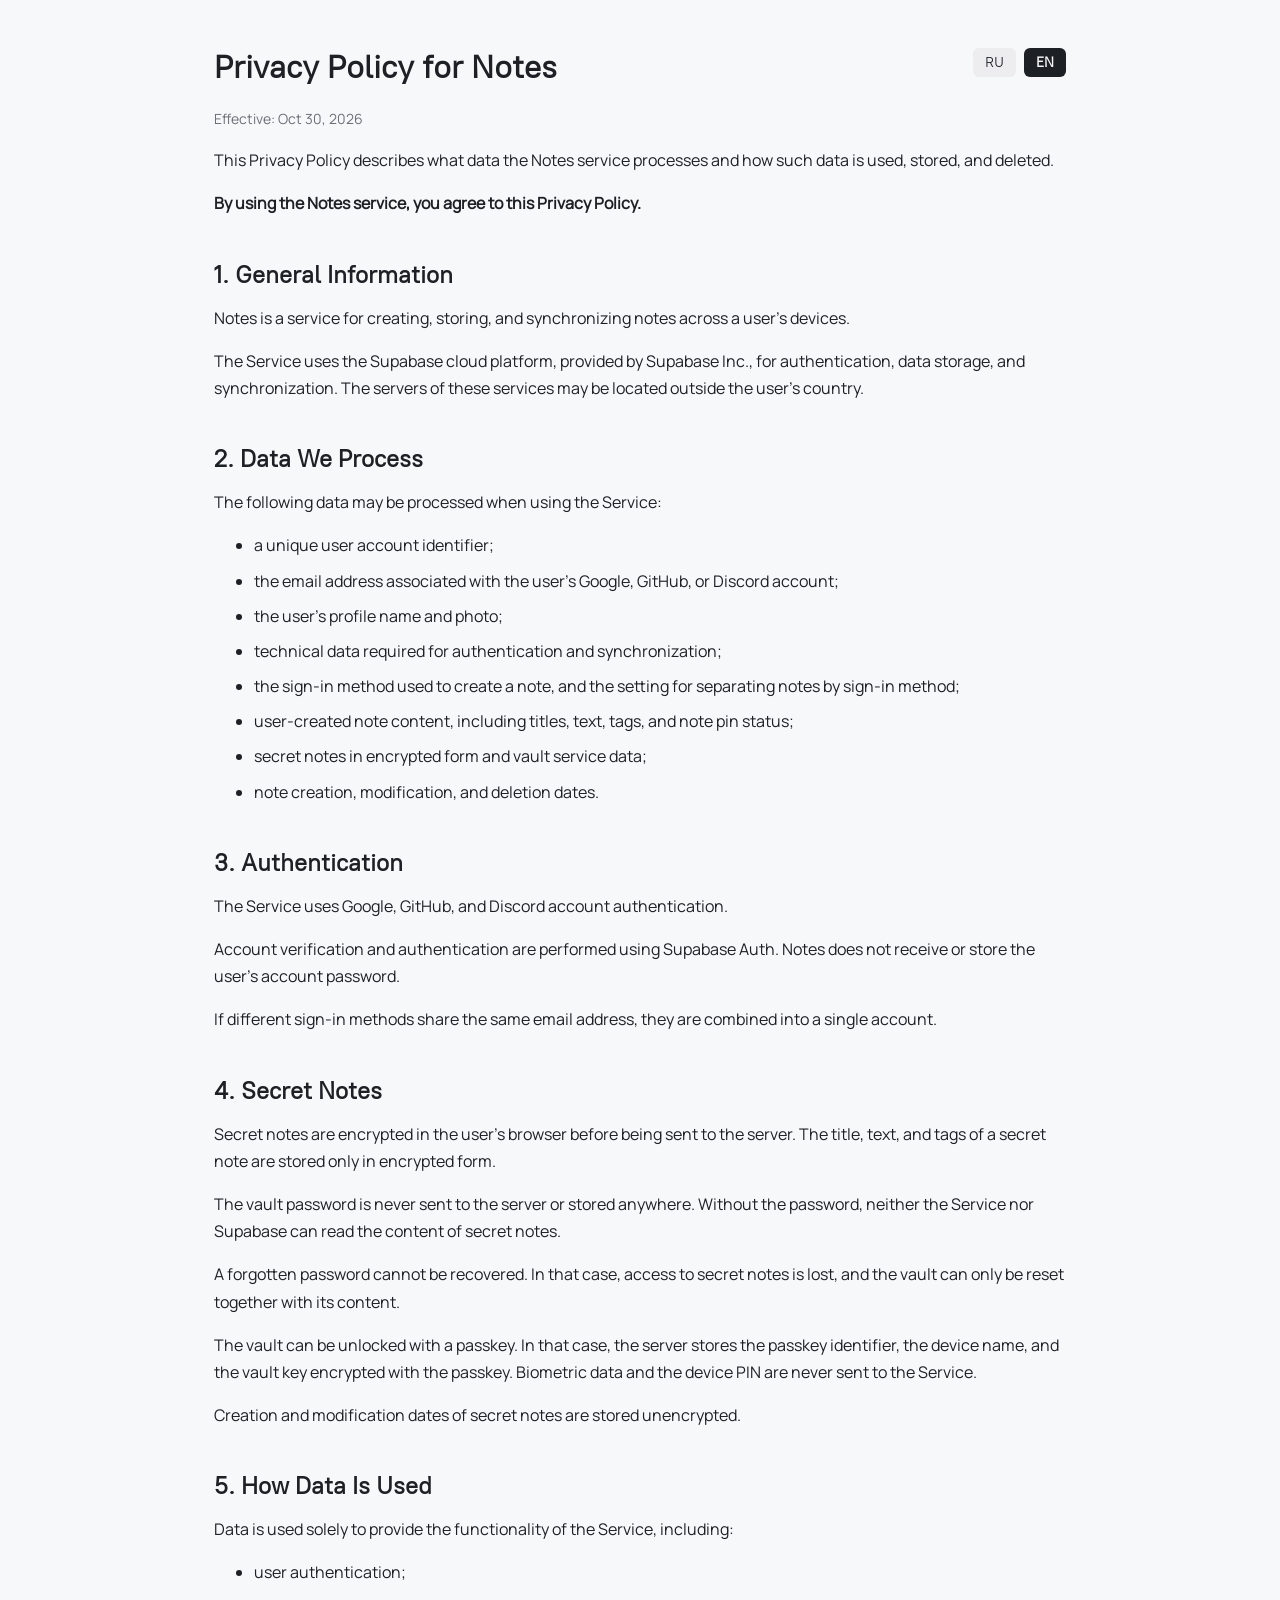
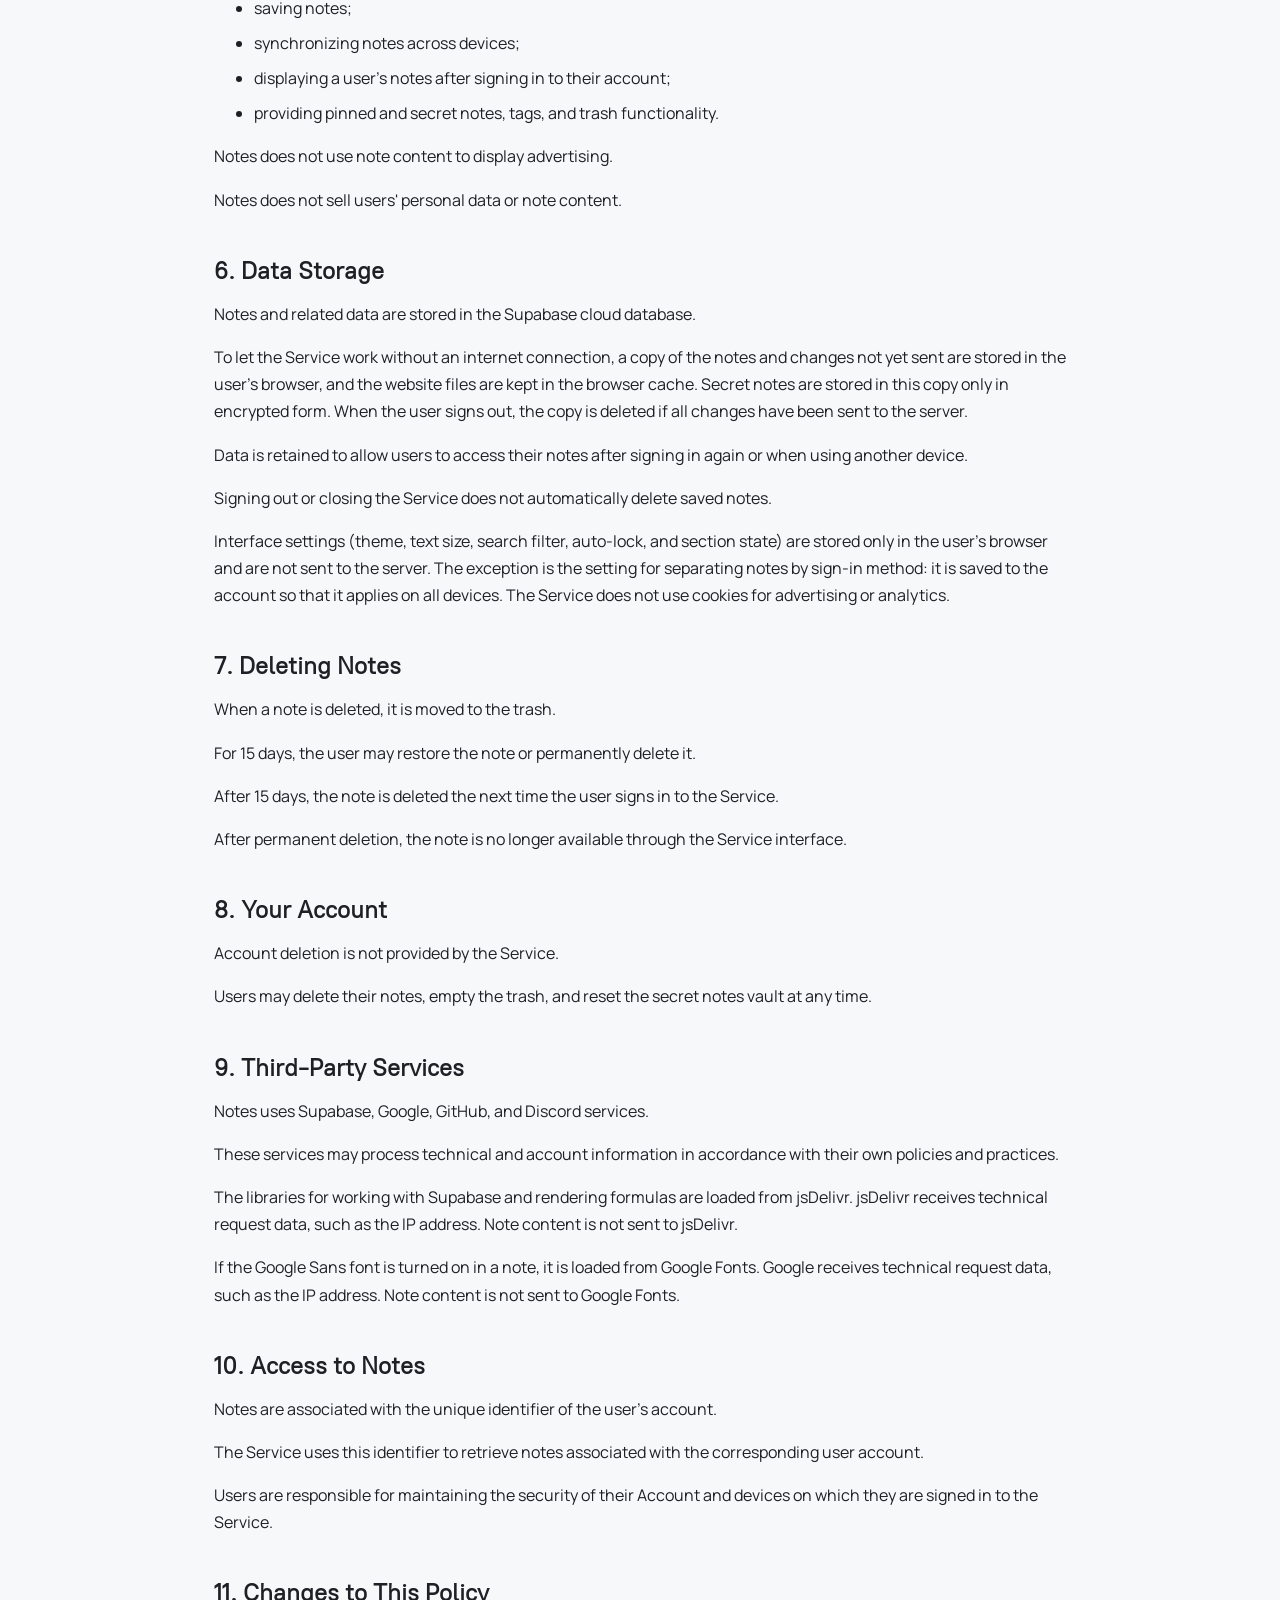
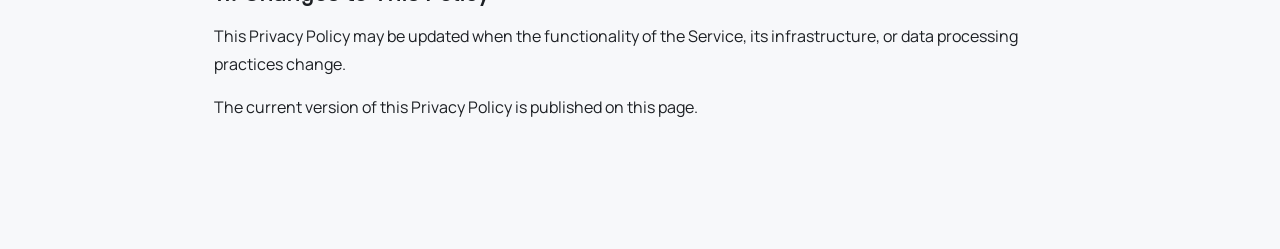
==== privacy/index.html @ 7dbc1737 "Add files via upload" ====
<!DOCTYPE html>
<html lang="ru">
<head>
    <meta charset="UTF-8">
    <meta name="viewport" content="width=device-width, initial-scale=1.0">
    <meta name="color-scheme" content="light dark">
    <title>Заметки ― Политика конфиденциальности</title>
    <link rel="manifest" href="/manifest.json">
    <meta name="theme-color" content="#f7f8fa">
    <link rel="icon" href="/иконка заметки.svg" type="image/svg+xml">
    <script>
        (() => {
            try {
                const saved = localStorage.getItem("startNotes.theme") || "system";
                const theme = saved === "system"
                    ? (matchMedia("(prefers-color-scheme: dark)").matches ? "dark" : "light")
                    : saved;
                document.documentElement.setAttribute("data-theme", theme);
            } catch {}
        })();
    </script>
    <style>
        * {-webkit-tap-highlight-color: transparent;}

        @font-face {
            font-family: 'PT Root UI';
            src: url(/pt-root-ui_vf.woff);
            font-weight: 400;
            font-style: normal;
            font-display: swap;
        }

        @font-face {
            font-family: 'Manrope';
            src: url(/Manrope-VariableFont_wght.ttf);
            font-weight: 400;
            font-style: normal;
            font-display: swap;
        }

        :root {
            color-scheme: light;
            --bg-color: #f7f8fa;
            --text-color: #1d2024;
            --secondary-text: #6b7078;
            --btn-bg: #ededf0;
            --btn-hover: #e2e4e8;
            --accent-subtle: rgba(251, 212, 56, 0.16);
        }

        :root[data-theme="dark"] {
            color-scheme: dark;
            --bg-color: #13151a;
            --text-color: #e3e6eb;
            --secondary-text: #969ca6;
            --btn-bg: #22252a;
            --btn-hover: #2d3138;
            --accent-subtle: rgba(107, 141, 255, 0.14);
        }

        :root {
            --scroll-thumb: #d3d7dd;
            --scroll-thumb-hover: #b8bec7;
        }

        :root[data-theme="dark"] {
            --scroll-thumb: #2f333a;
            --scroll-thumb-hover: #454a53;
        }

        @supports not selector(::-webkit-scrollbar) {
            html {
                scrollbar-width: thin;
                scrollbar-color: var(--scroll-thumb) transparent;
            }
        }

        ::-webkit-scrollbar {
            width: 10px;
            height: 10px;
        }

        ::-webkit-scrollbar-track {
            background: transparent;
        }

        ::-webkit-scrollbar-thumb {
            border: 2px solid transparent;
            border-radius: 6px;
            background: var(--scroll-thumb) padding-box;
        }

        ::-webkit-scrollbar-thumb:hover {
            background: var(--scroll-thumb-hover) padding-box;
        }

        ::-webkit-scrollbar-corner {
            background: transparent;
        }

        ::selection {
            background: var(--accent-subtle);
            color: var(--text-color);
        }

        * {
            box-sizing: border-box;
        }

        body {
            margin: 0;
            background: var(--bg-color);
            color: var(--text-color);
            font-family: 'Manrope', system-ui, -apple-system, BlinkMacSystemFont, 'Segoe UI', Roboto, 'Open Sans', sans-serif;
            transition: background 0.3s, color 0.3s;
        }

        h1,
        h2 {
            font-family: 'PT Root UI', system-ui, -apple-system, BlinkMacSystemFont, 'Segoe UI', Roboto, 'Open Sans', sans-serif;
        }

        h1 {
            margin-top: 0;
            padding-right: 130px;
        }

        h2 {
            margin-top: 42px;
            margin-bottom: 16px;
        }

        p,
        li {
            line-height: 1.7;
        }

        main {
            position: relative;
            max-width: 900px;
            margin: 48px auto;
            padding: 0 24px 64px;
        }

        a {
            color: var(--text-color);
            text-decoration: none;
            border-bottom: 1px dotted var(--text-color);
        }

        a:hover {
            border-bottom-style: solid;
        }

        ul {
            margin-top: 12px;
        }

        li {
            margin: 8px 0;
        }

        .updated {
            color: var(--secondary-text);
            font-size: 14px;
        }

        .lang-switch {
            position: absolute;
            top: 0;
            right: 24px;
            display: flex;
            gap: 8px;
        }

        .lang-btn {
            padding: 6px 12px;
            border: none;
            border-radius: 6px;
            background-color: var(--btn-bg);
            color: var(--text-color);
            font-family: 'PT Root UI', system-ui, sans-serif;
            font-size: 14px;
            cursor: pointer;
            transition: background-color 0.2s ease, color 0.2s ease;
        }

        .lang-btn:hover:not(.active) {
            background-color: var(--btn-hover);
        }

        .lang-btn.active {
            background-color: var(--text-color);
            color: var(--bg-color);
            font-weight: 600;
        }

        .lang-section {
            display: none;
        }

        .lang-section.active {
            display: block;
        }

        @media (max-width: 600px) {
            main {
                margin-top: 32px;
            }

            h1 {
                padding-right: 0;
                padding-top: 52px;
            }

            .lang-switch {
                left: 24px;
                right: auto;
            }
        }
    </style>
</head>

<body>
    <main>
        <div class="lang-switch">
            <button class="lang-btn active" type="button" data-lang="ru">RU</button>
            <button class="lang-btn" type="button" data-lang="en">EN</button>
        </div>

        <div id="lang-ru" class="lang-section active">
            <h1>Политика конфиденциальности сервиса Заметки</h1>

            <p class="updated">Вступает в силу: 30 октября 2026 года</p>

            <p>
                Настоящая Политика конфиденциальности описывает,
                какие данные обрабатывает сервис Заметки,
                как эти данные используются, хранятся и удаляются.
            </p>

            <p>
                <b>Используя сервис Заметки, вы соглашаетесь с Политикой конфиденциальности.</b>
            </p>

            <h2>1. Общие положения</h2>

            <p>
                Заметки — сервис для создания, хранения
                и синхронизации заметок между устройствами пользователя.
            </p>

            <p>
                Для авторизации, хранения и синхронизации данных
                Сервис использует облачную платформу Supabase,
                предоставляемую Supabase Inc.
                Серверы этих сервисов могут находиться
                за пределами страны пользователя.
            </p>

            <h2>2. Какие данные обрабатываются</h2>

            <p>При использовании Сервиса могут обрабатываться следующие данные:</p>

            <ul>
                <li>уникальный идентификатор учётной записи пользователя;</li>
                <li>адрес электронной почты, связанный с учётной записью Google, GitHub или Discord;</li>
                <li>имя и фотография профиля;</li>
                <li>технические данные, необходимые для работы авторизации и синхронизации;</li>
                <li>способ входа, через который создана заметка, и настройка разделения заметок по способу входа;</li>
                <li>
                    содержимое созданных пользователем заметок,
                    включая названия, текст, теги
                    и состояние закрепления заметки;
                </li>
                <li>
                    секретные заметки в зашифрованном виде
                    и служебные данные хранилища;
                </li>
                <li>даты создания, изменения и удаления заметок.</li>
            </ul>

            <h2>3. Авторизация</h2>

            <p>
                Для входа в Сервис используется авторизация
                с помощью учётной записи Google, GitHub или Discord.
            </p>

            <p>
                Проверка учётной записи и процесс авторизации
                выполняются с использованием Supabase Auth.
                Заметки не получает и не хранит пароль
                от учётной записи пользователя.
            </p>

            <p>
                Если у разных способов входа совпадает адрес
                электронной почты, они объединяются в одну учётную запись.
            </p>

            <h2>4. Секретные заметки</h2>

            <p>
                Секретные заметки шифруются в браузере пользователя
                до отправки на сервер. Название, текст и теги
                секретной заметки хранятся только в зашифрованном виде.
            </p>

            <p>
                Пароль хранилища не передаётся на сервер и нигде не хранится.
                Без пароля ни Сервис, ни Supabase не могут прочитать
                содержимое секретных заметок.
            </p>

            <p>
                Восстановить забытый пароль невозможно.
                В этом случае доступ к секретным заметкам будет потерян,
                а хранилище можно только сбросить вместе с его содержимым.
            </p>

            <p>
                Хранилище можно открывать через passkey. В этом случае
                на сервере хранятся идентификатор passkey, название устройства
                и ключ хранилища, зашифрованный с помощью passkey.
                Биометрические данные и PIN устройства Сервису не передаются.
            </p>

            <p>
                Даты создания и изменения секретных заметок
                хранятся в открытом виде.
            </p>

            <h2>5. Использование данных</h2>

            <p>
                Данные используются исключительно для обеспечения
                работы функций Сервиса, включая:
            </p>

            <ul>
                <li>авторизацию пользователя;</li>
                <li>сохранение заметок;</li>
                <li>синхронизацию заметок между устройствами;</li>
                <li>отображение заметок пользователя после входа в его учётную запись;</li>
                <li>работу закреплённых и секретных заметок, тегов и корзины.</li>
            </ul>

            <p>Заметки не использует содержимое заметок для показа рекламы.</p>

            <p>Заметки не продаёт персональные данные или содержимое заметок пользователей.</p>

            <h2>6. Хранение данных</h2>

            <p>
                Заметки и связанные с ними данные хранятся
                в облачной базе данных Supabase.
            </p>

            <p>
                Чтобы Сервис работал без подключения к интернету,
                копия заметок и ещё не отправленные изменения
                хранятся в браузере пользователя, а файлы сайта
                сохраняются в кэше браузера. Секретные заметки
                в этой копии хранятся только в зашифрованном виде.
                При выходе из учётной записи копия заметок удаляется,
                если все изменения уже отправлены на сервер.
            </p>

            <p>
                Данные сохраняются для обеспечения доступа
                к заметкам после повторного входа в Сервис
                и на других устройствах пользователя.
            </p>

            <p>
                Выход из учётной записи или закрытие Сервиса
                не приводит к автоматическому удалению
                сохранённых заметок.
            </p>

            <p>
                Настройки интерфейса (тема, размер текста, фильтр поиска,
                автоблокировка и состояние разделов) хранятся
                только в браузере пользователя и на сервер не отправляются.
                Исключение — настройка разделения заметок по способу входа:
                она сохраняется в учётной записи, чтобы действовать на всех устройствах.
                Сервис не использует cookies для рекламы или аналитики.
            </p>

            <h2>7. Удаление заметок</h2>

            <p>При удалении заметки она перемещается в корзину.</p>

            <p>
                В течение 15 дней пользователь может
                восстановить заметку или удалить её навсегда.
            </p>

            <p>
                По истечении 15 дней заметка удаляется
                при следующем входе пользователя в Сервис.
            </p>

            <p>
                После окончательного удаления заметка
                больше не доступна через интерфейс Сервиса.
            </p>

            <h2>8. Учётная запись</h2>

            <p>
                Удаление учётной записи в Сервисе не предусмотрено.
            </p>

            <p>
                Пользователь может в любой момент удалить свои заметки,
                очистить корзину и сбросить хранилище секретных заметок.
            </p>

            <h2>9. Сторонние сервисы</h2>

            <p>
                Для работы Заметок используются сервисы
                Supabase, Google, GitHub и Discord.
            </p>

            <p>
                Эти сервисы могут обрабатывать технические
                и учётные данные в соответствии
                с собственными правилами и политиками.
            </p>

            <p>
                Библиотеки для работы с Supabase и отображения формул
                загружаются с jsDelivr. При этом jsDelivr получает
                технические данные запроса, например IP-адрес.
                Содержимое заметок на jsDelivr не передаётся.
            </p>

            <p>
                Если в заметке включён шрифт Google Sans,
                он загружается с Google Fonts. При этом Google
                получает технические данные запроса, например IP-адрес.
                Содержимое заметок в Google Fonts не передаётся.
            </p>

            <h2>10. Доступ к заметкам</h2>

            <p>
                Заметки связаны с уникальным идентификатором
                учётной записи пользователя.
            </p>

            <p>
                Сервис использует идентификатор пользователя
                для загрузки заметок, связанных
                с соответствующей учётной записью.
            </p>

            <p>
                Пользователь несёт ответственность
                за безопасность своей учётной записи
                и доступ к устройствам,
                на которых выполнен вход в Сервис.
            </p>

            <h2>11. Изменения Политики</h2>

            <p>
                Настоящая Политика конфиденциальности
                может обновляться при изменении функций Сервиса,
                используемой инфраструктуры
                или способов обработки данных.
            </p>

            <p>Актуальная версия Политики публикуется на этой странице.</p>
        </div>

        <div id="lang-en" class="lang-section">
            <h1>Privacy Policy for Notes</h1>

            <p class="updated">Effective: Oct 30, 2026</p>

            <p>
                This Privacy Policy describes what data
                the Notes service processes and how
                such data is used, stored, and deleted.
            </p>

            <p>
                <b>By using the Notes service, you agree to this Privacy Policy.</b>
            </p>

            <h2>1. General Information</h2>

            <p>
                Notes is a service for creating,
                storing, and synchronizing notes
                across a user's devices.
            </p>

            <p>
                The Service uses the Supabase cloud platform,
                provided by Supabase Inc., for authentication,
                data storage, and synchronization.
                The servers of these services may be located
                outside the user's country.
            </p>

            <h2>2. Data We Process</h2>

            <p>The following data may be processed when using the Service:</p>

            <ul>
                <li>a unique user account identifier;</li>
                <li>the email address associated with the user's Google, GitHub, or Discord account;</li>
                <li>the user's profile name and photo;</li>
                <li>technical data required for authentication and synchronization;</li>
                <li>the sign-in method used to create a note, and the setting for separating notes by sign-in method;</li>
                <li>user-created note content, including titles, text, tags, and note pin status;</li>
                <li>secret notes in encrypted form and vault service data;</li>
                <li>note creation, modification, and deletion dates.</li>
            </ul>

            <h2>3. Authentication</h2>

            <p>The Service uses Google, GitHub, and Discord account authentication.</p>

            <p>
                Account verification and authentication
                are performed using Supabase Auth.
                Notes does not receive or store
                the user's account password.
            </p>

            <p>
                If different sign-in methods share the same email address,
                they are combined into a single account.
            </p>

            <h2>4. Secret Notes</h2>

            <p>
                Secret notes are encrypted in the user's browser
                before being sent to the server. The title, text, and tags
                of a secret note are stored only in encrypted form.
            </p>

            <p>
                The vault password is never sent to the server or stored anywhere.
                Without the password, neither the Service nor Supabase
                can read the content of secret notes.
            </p>

            <p>
                A forgotten password cannot be recovered.
                In that case, access to secret notes is lost,
                and the vault can only be reset together with its content.
            </p>

            <p>
                The vault can be unlocked with a passkey. In that case,
                the server stores the passkey identifier, the device name,
                and the vault key encrypted with the passkey.
                Biometric data and the device PIN are never sent to the Service.
            </p>

            <p>Creation and modification dates of secret notes are stored unencrypted.</p>

            <h2>5. How Data Is Used</h2>

            <p>Data is used solely to provide the functionality of the Service, including:</p>

            <ul>
                <li>user authentication;</li>
                <li>saving notes;</li>
                <li>synchronizing notes across devices;</li>
                <li>displaying a user's notes after signing in to their account;</li>
                <li>providing pinned and secret notes, tags, and trash functionality.</li>
            </ul>

            <p>Notes does not use note content to display advertising.</p>

            <p>Notes does not sell users' personal data or note content.</p>

            <h2>6. Data Storage</h2>

            <p>
                Notes and related data are stored
                in the Supabase cloud database.
            </p>

            <p>
                To let the Service work without an internet connection,
                a copy of the notes and changes not yet sent are stored
                in the user's browser, and the website files are kept
                in the browser cache. Secret notes are stored in this copy
                only in encrypted form. When the user signs out,
                the copy is deleted if all changes have been sent to the server.
            </p>

            <p>
                Data is retained to allow users
                to access their notes after signing in again
                or when using another device.
            </p>

            <p>Signing out or closing the Service does not automatically delete saved notes.</p>

            <p>
                Interface settings (theme, text size, search filter,
                auto-lock, and section state) are stored only
                in the user's browser and are not sent to the server.
                The exception is the setting for separating notes by sign-in method:
                it is saved to the account so that it applies on all devices.
                The Service does not use cookies for advertising or analytics.
            </p>

            <h2>7. Deleting Notes</h2>

            <p>When a note is deleted, it is moved to the trash.</p>

            <p>
                For 15 days, the user may restore
                the note or permanently delete it.
            </p>

            <p>
                After 15 days, the note is deleted
                the next time the user signs in to the Service.
            </p>

            <p>
                After permanent deletion,
                the note is no longer available
                through the Service interface.
            </p>

            <h2>8. Your Account</h2>

            <p>Account deletion is not provided by the Service.</p>

            <p>
                Users may delete their notes, empty the trash,
                and reset the secret notes vault at any time.
            </p>

            <h2>9. Third-Party Services</h2>

            <p>Notes uses Supabase, Google, GitHub, and Discord services.</p>

            <p>
                These services may process technical
                and account information in accordance
                with their own policies and practices.
            </p>

            <p>
                The libraries for working with Supabase and rendering formulas
                are loaded from jsDelivr. jsDelivr receives technical request data,
                such as the IP address. Note content is not sent to jsDelivr.
            </p>

            <p>
                If the Google Sans font is turned on in a note, it is loaded
                from Google Fonts. Google receives technical request data,
                such as the IP address. Note content is not sent to Google Fonts.
            </p>

            <h2>10. Access to Notes</h2>

            <p>Notes are associated with the unique identifier of the user's account.</p>

            <p>
                The Service uses this identifier
                to retrieve notes associated
                with the corresponding user account.
            </p>

            <p>
                Users are responsible for maintaining
                the security of their Account
                and devices on which they are signed
                in to the Service.
            </p>

            <h2>11. Changes to This Policy</h2>

            <p>
                This Privacy Policy may be updated
                when the functionality of the Service,
                its infrastructure,
                or data processing practices change.
            </p>

            <p>The current version of this Privacy Policy is published on this page.</p>
        </div>
    </main>

    <script>
        (() => {
            const LANG_KEY = 'startNotes.privacyLanguage';
            const THEME_KEY = 'startNotes.theme';
            const TITLES = { ru: 'Заметки ― Политика конфиденциальности', en: 'Notes ― Privacy Policy' };
            const buttons = document.querySelectorAll('.lang-btn');
            const sections = document.querySelectorAll('.lang-section');

            function switchLang(lang) {
                sections.forEach(s => s.classList.toggle('active', s.id === `lang-${lang}`));
                buttons.forEach(b => b.classList.toggle('active', b.dataset.lang === lang));
                document.documentElement.lang = lang;
                document.title = TITLES[lang];
                try {
                    localStorage.setItem(LANG_KEY, lang);
                } catch {}
            }

            buttons.forEach(b => b.addEventListener('click', () => switchLang(b.dataset.lang)));

            let saved = null;
            try {
                saved = localStorage.getItem(LANG_KEY);
            } catch {}
            if (saved !== 'ru' && saved !== 'en') {
                saved = navigator.language.toLowerCase().startsWith('ru') ? 'ru' : 'en';
            }
            switchLang(saved);

            function applyTheme() {
                let saved = 'system';
                try {
                    saved = localStorage.getItem(THEME_KEY) || 'system';
                } catch {}
                const theme = saved === 'system'
                    ? (matchMedia('(prefers-color-scheme: dark)').matches ? 'dark' : 'light')
                    : saved;
                document.documentElement.setAttribute('data-theme', theme);
                document.querySelector('meta[name="theme-color"]').content = theme === 'dark' ? '#13151a' : '#f7f8fa';
            }

            applyTheme();
            matchMedia('(prefers-color-scheme: dark)').addEventListener('change', applyTheme);
            window.addEventListener('storage', e => {
                if (e.key === THEME_KEY) applyTheme();
            });
        })();
    </script>
</body>
</html>
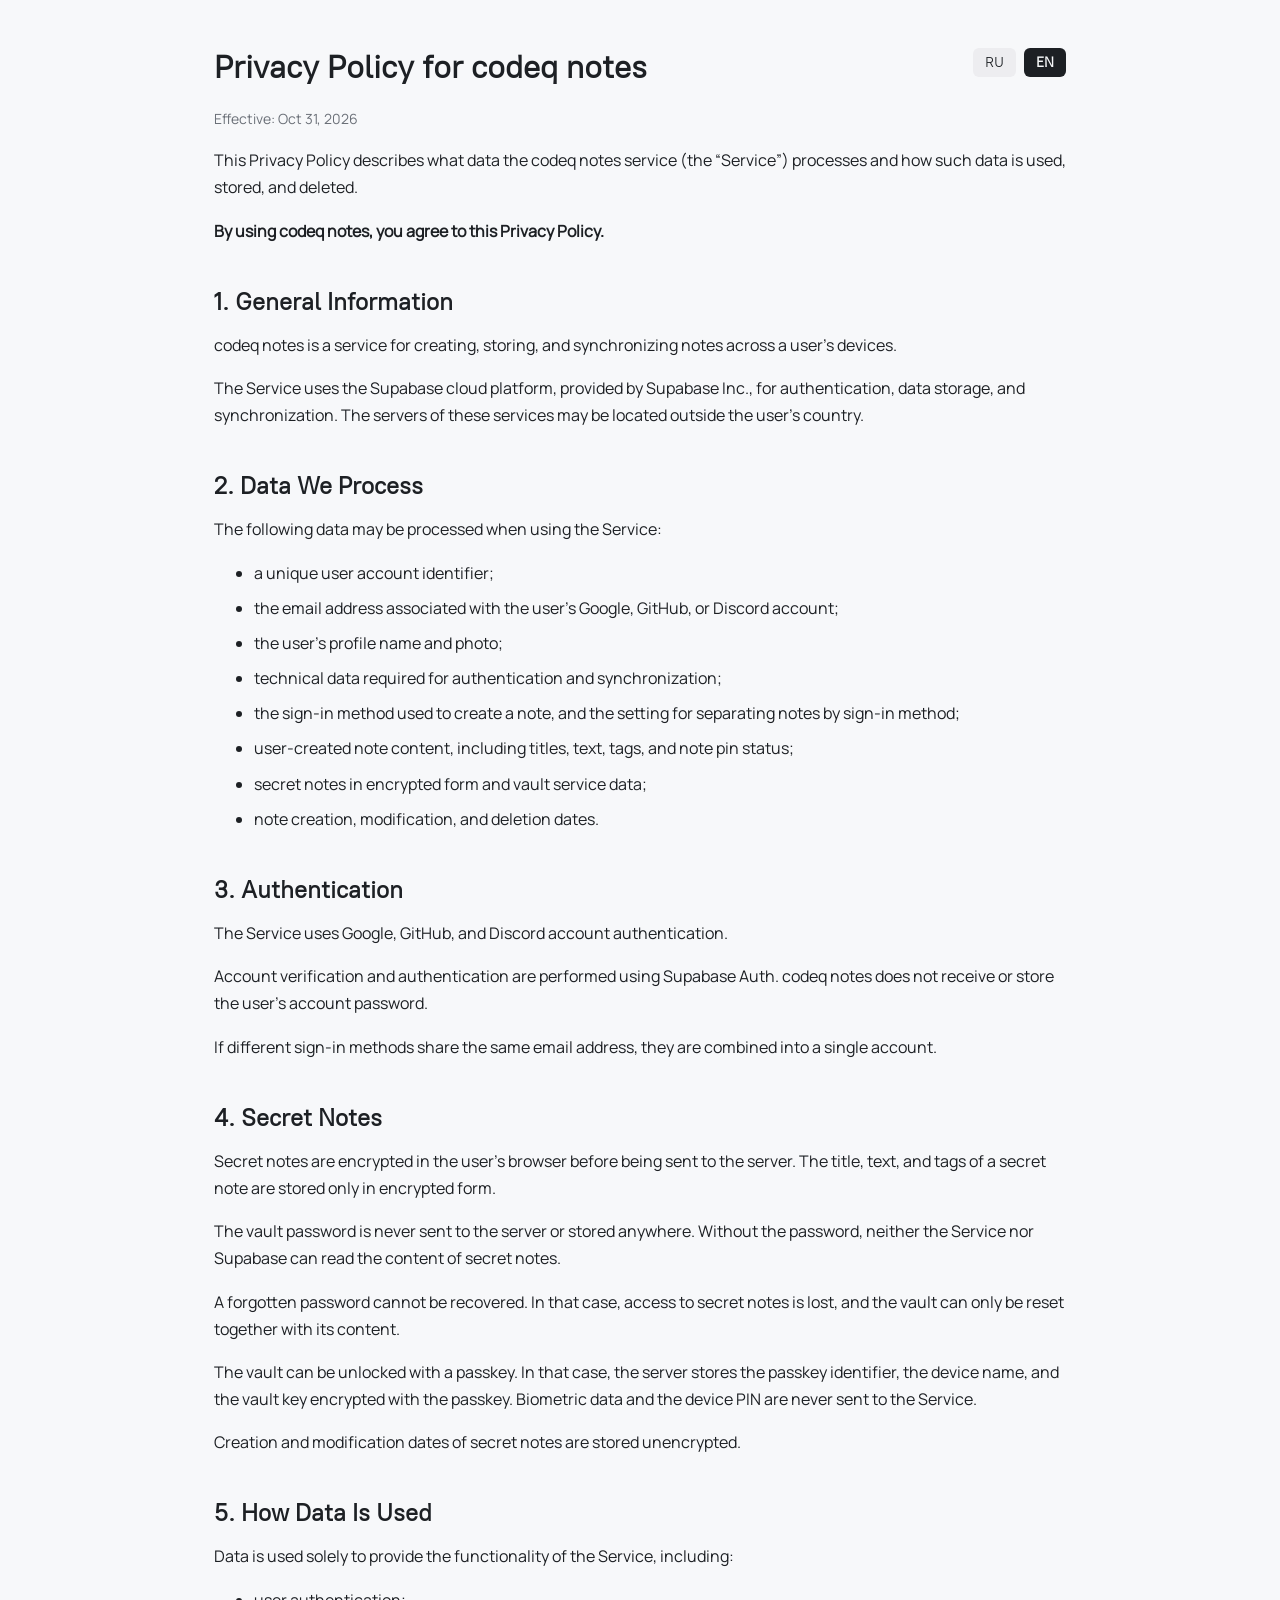
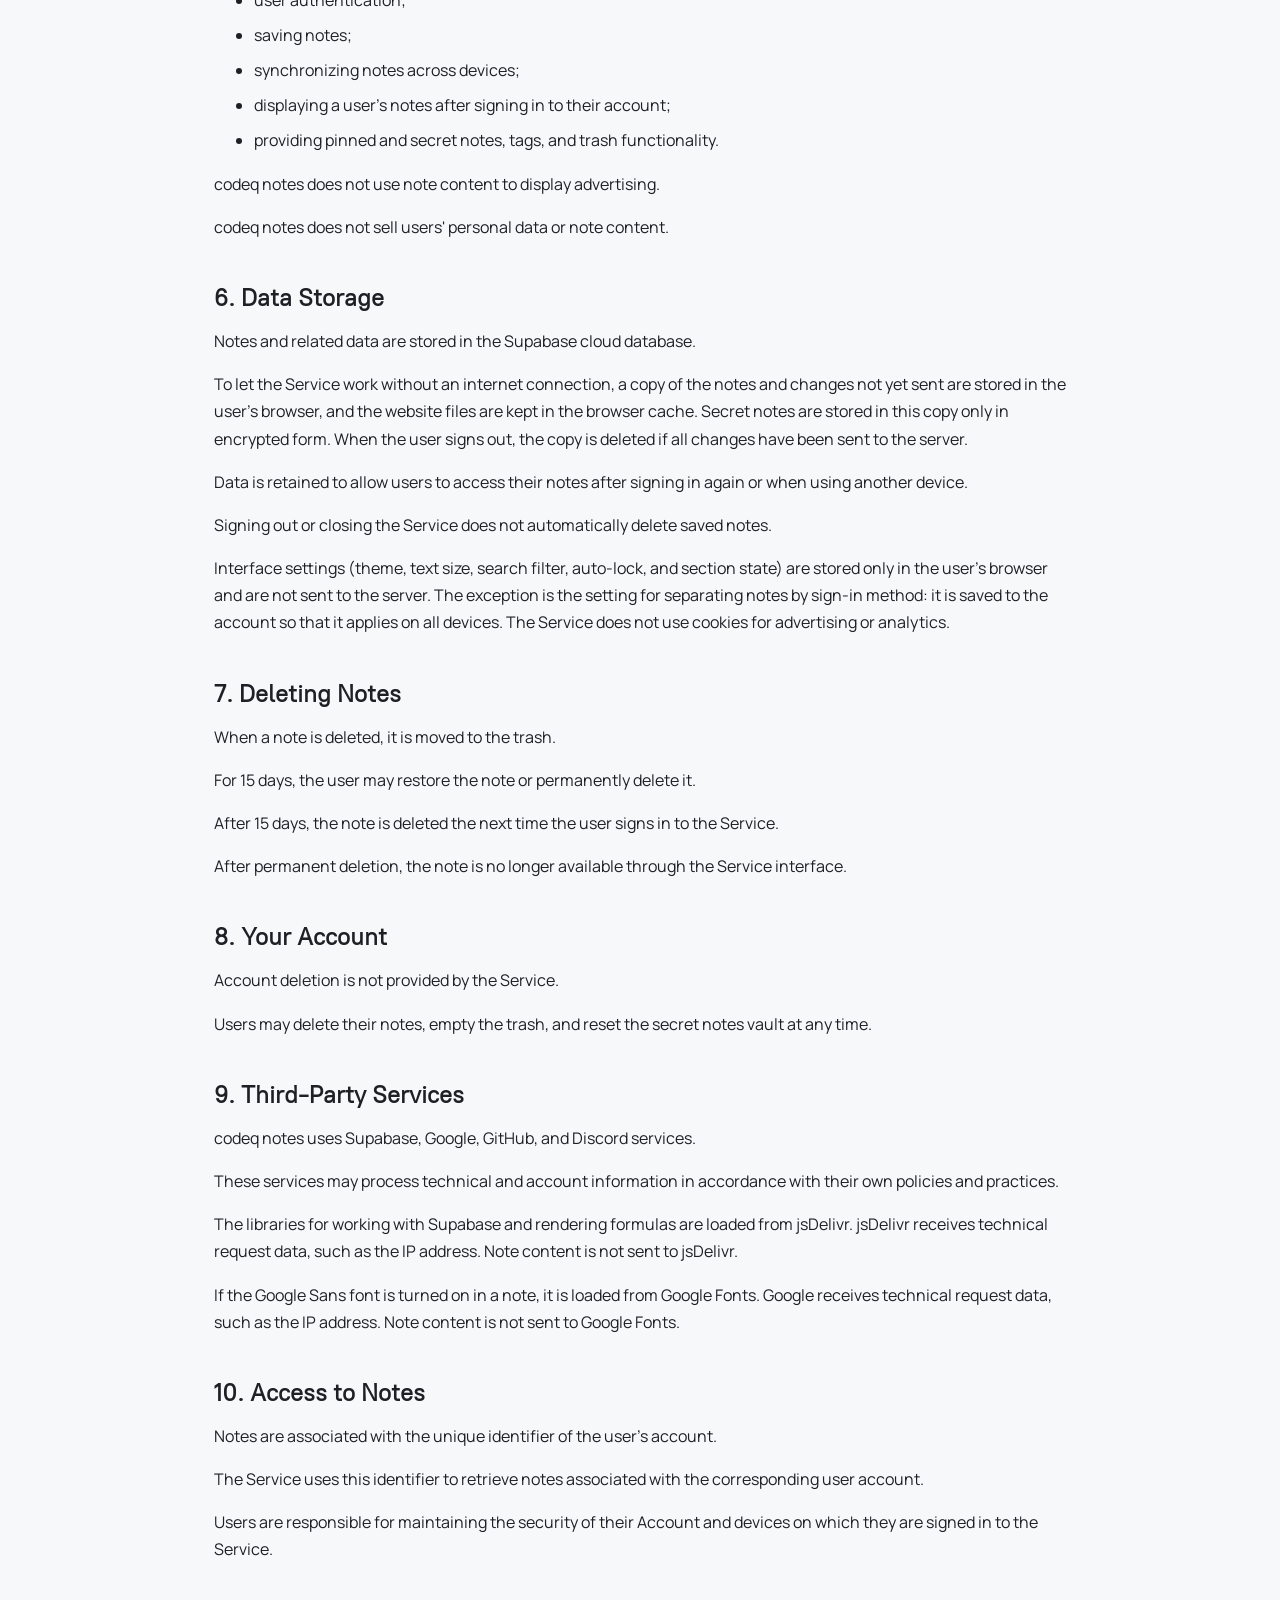
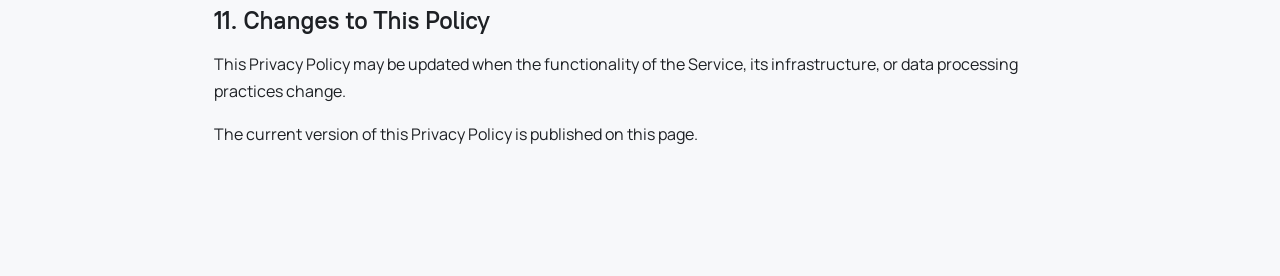
==== commit ec343140: "Add files via upload" ====
--- a/privacy/index.html
+++ b/privacy/index.html
@@ -1,750 +1,751 @@
-<!DOCTYPE html>
-<html lang="ru">
-<head>
-    <meta charset="UTF-8">
-    <meta name="viewport" content="width=device-width, initial-scale=1.0">
-    <meta name="color-scheme" content="light dark">
-    <title>Заметки ― Политика конфиденциальности</title>
-    <link rel="manifest" href="/manifest.json">
-    <meta name="theme-color" content="#f7f8fa">
-    <link rel="icon" href="/иконка заметки.svg" type="image/svg+xml">
-    <script>
-        (() => {
-            try {
-                const saved = localStorage.getItem("startNotes.theme") || "system";
-                const theme = saved === "system"
-                    ? (matchMedia("(prefers-color-scheme: dark)").matches ? "dark" : "light")
-                    : saved;
-                document.documentElement.setAttribute("data-theme", theme);
-            } catch {}
-        })();
-    </script>
-    <style>
-        * {-webkit-tap-highlight-color: transparent;}
-
-        @font-face {
-            font-family: 'PT Root UI';
-            src: url(/pt-root-ui_vf.woff);
-            font-weight: 400;
-            font-style: normal;
-            font-display: swap;
-        }
-
-        @font-face {
-            font-family: 'Manrope';
-            src: url(/Manrope-VariableFont_wght.ttf);
-            font-weight: 400;
-            font-style: normal;
-            font-display: swap;
-        }
-
-        :root {
-            color-scheme: light;
-            --bg-color: #f7f8fa;
-            --text-color: #1d2024;
-            --secondary-text: #6b7078;
-            --btn-bg: #ededf0;
-            --btn-hover: #e2e4e8;
-            --accent-subtle: rgba(251, 212, 56, 0.16);
-        }
-
-        :root[data-theme="dark"] {
-            color-scheme: dark;
-            --bg-color: #13151a;
-            --text-color: #e3e6eb;
-            --secondary-text: #969ca6;
-            --btn-bg: #22252a;
-            --btn-hover: #2d3138;
-            --accent-subtle: rgba(107, 141, 255, 0.14);
-        }
-
-        :root {
-            --scroll-thumb: #d3d7dd;
-            --scroll-thumb-hover: #b8bec7;
-        }
-
-        :root[data-theme="dark"] {
-            --scroll-thumb: #2f333a;
-            --scroll-thumb-hover: #454a53;
-        }
-
-        @supports not selector(::-webkit-scrollbar) {
-            html {
-                scrollbar-width: thin;
-                scrollbar-color: var(--scroll-thumb) transparent;
-            }
-        }
-
-        ::-webkit-scrollbar {
-            width: 10px;
-            height: 10px;
-        }
-
-        ::-webkit-scrollbar-track {
-            background: transparent;
-        }
-
-        ::-webkit-scrollbar-thumb {
-            border: 2px solid transparent;
-            border-radius: 6px;
-            background: var(--scroll-thumb) padding-box;
-        }
-
-        ::-webkit-scrollbar-thumb:hover {
-            background: var(--scroll-thumb-hover) padding-box;
-        }
-
-        ::-webkit-scrollbar-corner {
-            background: transparent;
-        }
-
-        ::selection {
-            background: var(--accent-subtle);
-            color: var(--text-color);
-        }
-
-        * {
-            box-sizing: border-box;
-        }
-
-        body {
-            margin: 0;
-            background: var(--bg-color);
-            color: var(--text-color);
-            font-family: 'Manrope', system-ui, -apple-system, BlinkMacSystemFont, 'Segoe UI', Roboto, 'Open Sans', sans-serif;
-            transition: background 0.3s, color 0.3s;
-        }
-
-        h1,
-        h2 {
-            font-family: 'PT Root UI', system-ui, -apple-system, BlinkMacSystemFont, 'Segoe UI', Roboto, 'Open Sans', sans-serif;
-        }
-
-        h1 {
-            margin-top: 0;
-            padding-right: 130px;
-        }
-
-        h2 {
-            margin-top: 42px;
-            margin-bottom: 16px;
-        }
-
-        p,
-        li {
-            line-height: 1.7;
-        }
-
-        main {
-            position: relative;
-            max-width: 900px;
-            margin: 48px auto;
-            padding: 0 24px 64px;
-        }
-
-        a {
-            color: var(--text-color);
-            text-decoration: none;
-            border-bottom: 1px dotted var(--text-color);
-        }
-
-        a:hover {
-            border-bottom-style: solid;
-        }
-
-        ul {
-            margin-top: 12px;
-        }
-
-        li {
-            margin: 8px 0;
-        }
-
-        .updated {
-            color: var(--secondary-text);
-            font-size: 14px;
-        }
-
-        .lang-switch {
-            position: absolute;
-            top: 0;
-            right: 24px;
-            display: flex;
-            gap: 8px;
-        }
-
-        .lang-btn {
-            padding: 6px 12px;
-            border: none;
-            border-radius: 6px;
-            background-color: var(--btn-bg);
-            color: var(--text-color);
-            font-family: 'PT Root UI', system-ui, sans-serif;
-            font-size: 14px;
-            cursor: pointer;
-            transition: background-color 0.2s ease, color 0.2s ease;
-        }
-
-        .lang-btn:hover:not(.active) {
-            background-color: var(--btn-hover);
-        }
-
-        .lang-btn.active {
-            background-color: var(--text-color);
-            color: var(--bg-color);
-            font-weight: 600;
-        }
-
-        .lang-section {
-            display: none;
-        }
-
-        .lang-section.active {
-            display: block;
-        }
-
-        @media (max-width: 600px) {
-            main {
-                margin-top: 32px;
-            }
-
-            h1 {
-                padding-right: 0;
-                padding-top: 52px;
-            }
-
-            .lang-switch {
-                left: 24px;
-                right: auto;
-            }
-        }
-    </style>
-</head>
-
-<body>
-    <main>
-        <div class="lang-switch">
-            <button class="lang-btn active" type="button" data-lang="ru">RU</button>
-            <button class="lang-btn" type="button" data-lang="en">EN</button>
-        </div>
-
-        <div id="lang-ru" class="lang-section active">
-            <h1>Политика конфиденциальности сервиса Заметки</h1>
-
-            <p class="updated">Вступает в силу: 30 октября 2026 года</p>
-
-            <p>
-                Настоящая Политика конфиденциальности описывает,
-                какие данные обрабатывает сервис Заметки,
-                как эти данные используются, хранятся и удаляются.
-            </p>
-
-            <p>
-                <b>Используя сервис Заметки, вы соглашаетесь с Политикой конфиденциальности.</b>
-            </p>
-
-            <h2>1. Общие положения</h2>
-
-            <p>
-                Заметки — сервис для создания, хранения
-                и синхронизации заметок между устройствами пользователя.
-            </p>
-
-            <p>
-                Для авторизации, хранения и синхронизации данных
-                Сервис использует облачную платформу Supabase,
-                предоставляемую Supabase Inc.
-                Серверы этих сервисов могут находиться
-                за пределами страны пользователя.
-            </p>
-
-            <h2>2. Какие данные обрабатываются</h2>
-
-            <p>При использовании Сервиса могут обрабатываться следующие данные:</p>
-
-            <ul>
-                <li>уникальный идентификатор учётной записи пользователя;</li>
-                <li>адрес электронной почты, связанный с учётной записью Google, GitHub или Discord;</li>
-                <li>имя и фотография профиля;</li>
-                <li>технические данные, необходимые для работы авторизации и синхронизации;</li>
-                <li>способ входа, через который создана заметка, и настройка разделения заметок по способу входа;</li>
-                <li>
-                    содержимое созданных пользователем заметок,
-                    включая названия, текст, теги
-                    и состояние закрепления заметки;
-                </li>
-                <li>
-                    секретные заметки в зашифрованном виде
-                    и служебные данные хранилища;
-                </li>
-                <li>даты создания, изменения и удаления заметок.</li>
-            </ul>
-
-            <h2>3. Авторизация</h2>
-
-            <p>
-                Для входа в Сервис используется авторизация
-                с помощью учётной записи Google, GitHub или Discord.
-            </p>
-
-            <p>
-                Проверка учётной записи и процесс авторизации
-                выполняются с использованием Supabase Auth.
-                Заметки не получает и не хранит пароль
-                от учётной записи пользователя.
-            </p>
-
-            <p>
-                Если у разных способов входа совпадает адрес
-                электронной почты, они объединяются в одну учётную запись.
-            </p>
-
-            <h2>4. Секретные заметки</h2>
-
-            <p>
-                Секретные заметки шифруются в браузере пользователя
-                до отправки на сервер. Название, текст и теги
-                секретной заметки хранятся только в зашифрованном виде.
-            </p>
-
-            <p>
-                Пароль хранилища не передаётся на сервер и нигде не хранится.
-                Без пароля ни Сервис, ни Supabase не могут прочитать
-                содержимое секретных заметок.
-            </p>
-
-            <p>
-                Восстановить забытый пароль невозможно.
-                В этом случае доступ к секретным заметкам будет потерян,
-                а хранилище можно только сбросить вместе с его содержимым.
-            </p>
-
-            <p>
-                Хранилище можно открывать через passkey. В этом случае
-                на сервере хранятся идентификатор passkey, название устройства
-                и ключ хранилища, зашифрованный с помощью passkey.
-                Биометрические данные и PIN устройства Сервису не передаются.
-            </p>
-
-            <p>
-                Даты создания и изменения секретных заметок
-                хранятся в открытом виде.
-            </p>
-
-            <h2>5. Использование данных</h2>
-
-            <p>
-                Данные используются исключительно для обеспечения
-                работы функций Сервиса, включая:
-            </p>
-
-            <ul>
-                <li>авторизацию пользователя;</li>
-                <li>сохранение заметок;</li>
-                <li>синхронизацию заметок между устройствами;</li>
-                <li>отображение заметок пользователя после входа в его учётную запись;</li>
-                <li>работу закреплённых и секретных заметок, тегов и корзины.</li>
-            </ul>
-
-            <p>Заметки не использует содержимое заметок для показа рекламы.</p>
-
-            <p>Заметки не продаёт персональные данные или содержимое заметок пользователей.</p>
-
-            <h2>6. Хранение данных</h2>
-
-            <p>
-                Заметки и связанные с ними данные хранятся
-                в облачной базе данных Supabase.
-            </p>
-
-            <p>
-                Чтобы Сервис работал без подключения к интернету,
-                копия заметок и ещё не отправленные изменения
-                хранятся в браузере пользователя, а файлы сайта
-                сохраняются в кэше браузера. Секретные заметки
-                в этой копии хранятся только в зашифрованном виде.
-                При выходе из учётной записи копия заметок удаляется,
-                если все изменения уже отправлены на сервер.
-            </p>
-
-            <p>
-                Данные сохраняются для обеспечения доступа
-                к заметкам после повторного входа в Сервис
-                и на других устройствах пользователя.
-            </p>
-
-            <p>
-                Выход из учётной записи или закрытие Сервиса
-                не приводит к автоматическому удалению
-                сохранённых заметок.
-            </p>
-
-            <p>
-                Настройки интерфейса (тема, размер текста, фильтр поиска,
-                автоблокировка и состояние разделов) хранятся
-                только в браузере пользователя и на сервер не отправляются.
-                Исключение — настройка разделения заметок по способу входа:
-                она сохраняется в учётной записи, чтобы действовать на всех устройствах.
-                Сервис не использует cookies для рекламы или аналитики.
-            </p>
-
-            <h2>7. Удаление заметок</h2>
-
-            <p>При удалении заметки она перемещается в корзину.</p>
-
-            <p>
-                В течение 15 дней пользователь может
-                восстановить заметку или удалить её навсегда.
-            </p>
-
-            <p>
-                По истечении 15 дней заметка удаляется
-                при следующем входе пользователя в Сервис.
-            </p>
-
-            <p>
-                После окончательного удаления заметка
-                больше не доступна через интерфейс Сервиса.
-            </p>
-
-            <h2>8. Учётная запись</h2>
-
-            <p>
-                Удаление учётной записи в Сервисе не предусмотрено.
-            </p>
-
-            <p>
-                Пользователь может в любой момент удалить свои заметки,
-                очистить корзину и сбросить хранилище секретных заметок.
-            </p>
-
-            <h2>9. Сторонние сервисы</h2>
-
-            <p>
-                Для работы Заметок используются сервисы
-                Supabase, Google, GitHub и Discord.
-            </p>
-
-            <p>
-                Эти сервисы могут обрабатывать технические
-                и учётные данные в соответствии
-                с собственными правилами и политиками.
-            </p>
-
-            <p>
-                Библиотеки для работы с Supabase и отображения формул
-                загружаются с jsDelivr. При этом jsDelivr получает
-                технические данные запроса, например IP-адрес.
-                Содержимое заметок на jsDelivr не передаётся.
-            </p>
-
-            <p>
-                Если в заметке включён шрифт Google Sans,
-                он загружается с Google Fonts. При этом Google
-                получает технические данные запроса, например IP-адрес.
-                Содержимое заметок в Google Fonts не передаётся.
-            </p>
-
-            <h2>10. Доступ к заметкам</h2>
-
-            <p>
-                Заметки связаны с уникальным идентификатором
-                учётной записи пользователя.
-            </p>
-
-            <p>
-                Сервис использует идентификатор пользователя
-                для загрузки заметок, связанных
-                с соответствующей учётной записью.
-            </p>
-
-            <p>
-                Пользователь несёт ответственность
-                за безопасность своей учётной записи
-                и доступ к устройствам,
-                на которых выполнен вход в Сервис.
-            </p>
-
-            <h2>11. Изменения Политики</h2>
-
-            <p>
-                Настоящая Политика конфиденциальности
-                может обновляться при изменении функций Сервиса,
-                используемой инфраструктуры
-                или способов обработки данных.
-            </p>
-
-            <p>Актуальная версия Политики публикуется на этой странице.</p>
-        </div>
-
-        <div id="lang-en" class="lang-section">
-            <h1>Privacy Policy for Notes</h1>
-
-            <p class="updated">Effective: Oct 30, 2026</p>
-
-            <p>
-                This Privacy Policy describes what data
-                the Notes service processes and how
-                such data is used, stored, and deleted.
-            </p>
-
-            <p>
-                <b>By using the Notes service, you agree to this Privacy Policy.</b>
-            </p>
-
-            <h2>1. General Information</h2>
-
-            <p>
-                Notes is a service for creating,
-                storing, and synchronizing notes
-                across a user's devices.
-            </p>
-
-            <p>
-                The Service uses the Supabase cloud platform,
-                provided by Supabase Inc., for authentication,
-                data storage, and synchronization.
-                The servers of these services may be located
-                outside the user's country.
-            </p>
-
-            <h2>2. Data We Process</h2>
-
-            <p>The following data may be processed when using the Service:</p>
-
-            <ul>
-                <li>a unique user account identifier;</li>
-                <li>the email address associated with the user's Google, GitHub, or Discord account;</li>
-                <li>the user's profile name and photo;</li>
-                <li>technical data required for authentication and synchronization;</li>
-                <li>the sign-in method used to create a note, and the setting for separating notes by sign-in method;</li>
-                <li>user-created note content, including titles, text, tags, and note pin status;</li>
-                <li>secret notes in encrypted form and vault service data;</li>
-                <li>note creation, modification, and deletion dates.</li>
-            </ul>
-
-            <h2>3. Authentication</h2>
-
-            <p>The Service uses Google, GitHub, and Discord account authentication.</p>
-
-            <p>
-                Account verification and authentication
-                are performed using Supabase Auth.
-                Notes does not receive or store
-                the user's account password.
-            </p>
-
-            <p>
-                If different sign-in methods share the same email address,
-                they are combined into a single account.
-            </p>
-
-            <h2>4. Secret Notes</h2>
-
-            <p>
-                Secret notes are encrypted in the user's browser
-                before being sent to the server. The title, text, and tags
-                of a secret note are stored only in encrypted form.
-            </p>
-
-            <p>
-                The vault password is never sent to the server or stored anywhere.
-                Without the password, neither the Service nor Supabase
-                can read the content of secret notes.
-            </p>
-
-            <p>
-                A forgotten password cannot be recovered.
-                In that case, access to secret notes is lost,
-                and the vault can only be reset together with its content.
-            </p>
-
-            <p>
-                The vault can be unlocked with a passkey. In that case,
-                the server stores the passkey identifier, the device name,
-                and the vault key encrypted with the passkey.
-                Biometric data and the device PIN are never sent to the Service.
-            </p>
-
-            <p>Creation and modification dates of secret notes are stored unencrypted.</p>
-
-            <h2>5. How Data Is Used</h2>
-
-            <p>Data is used solely to provide the functionality of the Service, including:</p>
-
-            <ul>
-                <li>user authentication;</li>
-                <li>saving notes;</li>
-                <li>synchronizing notes across devices;</li>
-                <li>displaying a user's notes after signing in to their account;</li>
-                <li>providing pinned and secret notes, tags, and trash functionality.</li>
-            </ul>
-
-            <p>Notes does not use note content to display advertising.</p>
-
-            <p>Notes does not sell users' personal data or note content.</p>
-
-            <h2>6. Data Storage</h2>
-
-            <p>
-                Notes and related data are stored
-                in the Supabase cloud database.
-            </p>
-
-            <p>
-                To let the Service work without an internet connection,
-                a copy of the notes and changes not yet sent are stored
-                in the user's browser, and the website files are kept
-                in the browser cache. Secret notes are stored in this copy
-                only in encrypted form. When the user signs out,
-                the copy is deleted if all changes have been sent to the server.
-            </p>
-
-            <p>
-                Data is retained to allow users
-                to access their notes after signing in again
-                or when using another device.
-            </p>
-
-            <p>Signing out or closing the Service does not automatically delete saved notes.</p>
-
-            <p>
-                Interface settings (theme, text size, search filter,
-                auto-lock, and section state) are stored only
-                in the user's browser and are not sent to the server.
-                The exception is the setting for separating notes by sign-in method:
-                it is saved to the account so that it applies on all devices.
-                The Service does not use cookies for advertising or analytics.
-            </p>
-
-            <h2>7. Deleting Notes</h2>
-
-            <p>When a note is deleted, it is moved to the trash.</p>
-
-            <p>
-                For 15 days, the user may restore
-                the note or permanently delete it.
-            </p>
-
-            <p>
-                After 15 days, the note is deleted
-                the next time the user signs in to the Service.
-            </p>
-
-            <p>
-                After permanent deletion,
-                the note is no longer available
-                through the Service interface.
-            </p>
-
-            <h2>8. Your Account</h2>
-
-            <p>Account deletion is not provided by the Service.</p>
-
-            <p>
-                Users may delete their notes, empty the trash,
-                and reset the secret notes vault at any time.
-            </p>
-
-            <h2>9. Third-Party Services</h2>
-
-            <p>Notes uses Supabase, Google, GitHub, and Discord services.</p>
-
-            <p>
-                These services may process technical
-                and account information in accordance
-                with their own policies and practices.
-            </p>
-
-            <p>
-                The libraries for working with Supabase and rendering formulas
-                are loaded from jsDelivr. jsDelivr receives technical request data,
-                such as the IP address. Note content is not sent to jsDelivr.
-            </p>
-
-            <p>
-                If the Google Sans font is turned on in a note, it is loaded
-                from Google Fonts. Google receives technical request data,
-                such as the IP address. Note content is not sent to Google Fonts.
-            </p>
-
-            <h2>10. Access to Notes</h2>
-
-            <p>Notes are associated with the unique identifier of the user's account.</p>
-
-            <p>
-                The Service uses this identifier
-                to retrieve notes associated
-                with the corresponding user account.
-            </p>
-
-            <p>
-                Users are responsible for maintaining
-                the security of their Account
-                and devices on which they are signed
-                in to the Service.
-            </p>
-
-            <h2>11. Changes to This Policy</h2>
-
-            <p>
-                This Privacy Policy may be updated
-                when the functionality of the Service,
-                its infrastructure,
-                or data processing practices change.
-            </p>
-
-            <p>The current version of this Privacy Policy is published on this page.</p>
-        </div>
-    </main>
-
-    <script>
-        (() => {
-            const LANG_KEY = 'startNotes.privacyLanguage';
-            const THEME_KEY = 'startNotes.theme';
-            const TITLES = { ru: 'Заметки ― Политика конфиденциальности', en: 'Notes ― Privacy Policy' };
-            const buttons = document.querySelectorAll('.lang-btn');
-            const sections = document.querySelectorAll('.lang-section');
-
-            function switchLang(lang) {
-                sections.forEach(s => s.classList.toggle('active', s.id === `lang-${lang}`));
-                buttons.forEach(b => b.classList.toggle('active', b.dataset.lang === lang));
-                document.documentElement.lang = lang;
-                document.title = TITLES[lang];
-                try {
-                    localStorage.setItem(LANG_KEY, lang);
-                } catch {}
-            }
-
-            buttons.forEach(b => b.addEventListener('click', () => switchLang(b.dataset.lang)));
-
-            let saved = null;
-            try {
-                saved = localStorage.getItem(LANG_KEY);
-            } catch {}
-            if (saved !== 'ru' && saved !== 'en') {
-                saved = navigator.language.toLowerCase().startsWith('ru') ? 'ru' : 'en';
-            }
-            switchLang(saved);
-
-            function applyTheme() {
-                let saved = 'system';
-                try {
-                    saved = localStorage.getItem(THEME_KEY) || 'system';
-                } catch {}
-                const theme = saved === 'system'
-                    ? (matchMedia('(prefers-color-scheme: dark)').matches ? 'dark' : 'light')
-                    : saved;
-                document.documentElement.setAttribute('data-theme', theme);
-                document.querySelector('meta[name="theme-color"]').content = theme === 'dark' ? '#13151a' : '#f7f8fa';
-            }
-
-            applyTheme();
-            matchMedia('(prefers-color-scheme: dark)').addEventListener('change', applyTheme);
-            window.addEventListener('storage', e => {
-                if (e.key === THEME_KEY) applyTheme();
-            });
-        })();
-    </script>
-</body>
+<!DOCTYPE html>
+<html lang="ru">
+<head>
+    <meta charset="UTF-8">
+    <meta name="viewport" content="width=device-width, initial-scale=1.0">
+    <meta name="color-scheme" content="light dark">
+    <title>codeq notes ― Политика конфиденциальности</title>
+    <link rel="manifest" href="/manifest.json">
+    <meta name="theme-color" content="#f7f8fa">
+    <link rel="icon" href="/иконка заметки.svg" type="image/svg+xml">
+    <script>
+        (() => {
+            try {
+                const saved = localStorage.getItem("startNotes.theme") || "system";
+                const theme = saved === "system"
+                    ? (matchMedia("(prefers-color-scheme: dark)").matches ? "dark" : "light")
+                    : saved;
+                document.documentElement.setAttribute("data-theme", theme);
+            } catch {}
+        })();
+    </script>
+    <style>
+        * {-webkit-tap-highlight-color: transparent;}
+
+        @font-face {
+            font-family: 'PT Root UI';
+            src: url(/pt-root-ui_vf.woff);
+            font-weight: 400;
+            font-style: normal;
+            font-display: swap;
+        }
+
+        @font-face {
+            font-family: 'Manrope';
+            src: url(/Manrope-VariableFont_wght.ttf);
+            font-weight: 400;
+            font-style: normal;
+            font-display: swap;
+        }
+
+        :root {
+            color-scheme: light;
+            --bg-color: #f7f8fa;
+            --text-color: #1d2024;
+            --secondary-text: #6b7078;
+            --btn-bg: #ededf0;
+            --btn-hover: #e2e4e8;
+            --accent-subtle: rgba(251, 212, 56, 0.16);
+        }
+
+        :root[data-theme="dark"] {
+            color-scheme: dark;
+            --bg-color: #13151a;
+            --text-color: #e3e6eb;
+            --secondary-text: #969ca6;
+            --btn-bg: #22252a;
+            --btn-hover: #2d3138;
+            --accent-subtle: rgba(107, 141, 255, 0.14);
+        }
+
+        :root {
+            --scroll-thumb: #d3d7dd;
+            --scroll-thumb-hover: #b8bec7;
+        }
+
+        :root[data-theme="dark"] {
+            --scroll-thumb: #2f333a;
+            --scroll-thumb-hover: #454a53;
+        }
+
+        @supports not selector(::-webkit-scrollbar) {
+            html {
+                scrollbar-width: thin;
+                scrollbar-color: var(--scroll-thumb) transparent;
+            }
+        }
+
+        ::-webkit-scrollbar {
+            width: 10px;
+            height: 10px;
+        }
+
+        ::-webkit-scrollbar-track {
+            background: transparent;
+        }
+
+        ::-webkit-scrollbar-thumb {
+            border: 2px solid transparent;
+            border-radius: 6px;
+            background: var(--scroll-thumb) padding-box;
+        }
+
+        ::-webkit-scrollbar-thumb:hover {
+            background: var(--scroll-thumb-hover) padding-box;
+        }
+
+        ::-webkit-scrollbar-corner {
+            background: transparent;
+        }
+
+        ::selection {
+            background: var(--accent-subtle);
+            color: var(--text-color);
+        }
+
+        * {
+            box-sizing: border-box;
+        }
+
+        body {
+            margin: 0;
+            background: var(--bg-color);
+            color: var(--text-color);
+            font-family: 'Manrope', system-ui, -apple-system, BlinkMacSystemFont, 'Segoe UI', Roboto, 'Open Sans', sans-serif;
+            transition: background 0.3s, color 0.3s;
+        }
+
+        h1,
+        h2 {
+            font-family: 'PT Root UI', system-ui, -apple-system, BlinkMacSystemFont, 'Segoe UI', Roboto, 'Open Sans', sans-serif;
+        }
+
+        h1 {
+            margin-top: 0;
+            padding-right: 130px;
+        }
+
+        h2 {
+            margin-top: 42px;
+            margin-bottom: 16px;
+        }
+
+        p,
+        li {
+            line-height: 1.7;
+        }
+
+        main {
+            position: relative;
+            max-width: 900px;
+            margin: 48px auto;
+            padding: 0 24px 64px;
+        }
+
+        a {
+            color: var(--text-color);
+            text-decoration: none;
+            border-bottom: 1px dotted var(--text-color);
+        }
+
+        a:hover {
+            border-bottom-style: solid;
+        }
+
+        ul {
+            margin-top: 12px;
+        }
+
+        li {
+            margin: 8px 0;
+        }
+
+        .updated {
+            color: var(--secondary-text);
+            font-size: 14px;
+        }
+
+        .lang-switch {
+            position: absolute;
+            top: 0;
+            right: 24px;
+            display: flex;
+            gap: 8px;
+        }
+
+        .lang-btn {
+            padding: 6px 12px;
+            border: none;
+            border-radius: 6px;
+            background-color: var(--btn-bg);
+            color: var(--text-color);
+            font-family: 'PT Root UI', system-ui, sans-serif;
+            font-size: 14px;
+            cursor: pointer;
+            transition: background-color 0.2s ease, color 0.2s ease;
+        }
+
+        .lang-btn:hover:not(.active) {
+            background-color: var(--btn-hover);
+        }
+
+        .lang-btn.active {
+            background-color: var(--text-color);
+            color: var(--bg-color);
+            font-weight: 600;
+        }
+
+        .lang-section {
+            display: none;
+        }
+
+        .lang-section.active {
+            display: block;
+        }
+
+        @media (max-width: 600px) {
+            main {
+                margin-top: 32px;
+            }
+
+            h1 {
+                padding-right: 0;
+                padding-top: 52px;
+            }
+
+            .lang-switch {
+                left: 24px;
+                right: auto;
+            }
+        }
+    </style>
+</head>
+
+<body>
+    <main>
+        <div class="lang-switch">
+            <button class="lang-btn active" type="button" data-lang="ru">RU</button>
+            <button class="lang-btn" type="button" data-lang="en">EN</button>
+        </div>
+
+        <div id="lang-ru" class="lang-section active">
+            <h1>Политика конфиденциальности сервиса codeq notes</h1>
+
+            <p class="updated">Вступает в силу: 31 октября 2026 года</p>
+
+            <p>
+                Настоящая Политика конфиденциальности описывает,
+                какие данные обрабатывает сервис codeq notes
+                (далее — notes или Сервис),
+                как эти данные используются, хранятся и удаляются.
+            </p>
+
+            <p>
+                <b>Используя notes, вы соглашаетесь с Политикой конфиденциальности.</b>
+            </p>
+
+            <h2>1. Общие положения</h2>
+
+            <p>
+                notes — сервис для создания, хранения
+                и синхронизации заметок между устройствами пользователя.
+            </p>
+
+            <p>
+                Для авторизации, хранения и синхронизации данных
+                Сервис использует облачную платформу Supabase,
+                предоставляемую Supabase Inc.
+                Серверы этих сервисов могут находиться
+                за пределами страны пользователя.
+            </p>
+
+            <h2>2. Какие данные обрабатываются</h2>
+
+            <p>При использовании Сервиса могут обрабатываться следующие данные:</p>
+
+            <ul>
+                <li>уникальный идентификатор учётной записи пользователя;</li>
+                <li>адрес электронной почты, связанный с учётной записью Google, GitHub или Discord;</li>
+                <li>имя и фотография профиля;</li>
+                <li>технические данные, необходимые для работы авторизации и синхронизации;</li>
+                <li>способ входа, через который создана заметка, и настройка разделения заметок по способу входа;</li>
+                <li>
+                    содержимое созданных пользователем заметок,
+                    включая названия, текст, теги
+                    и состояние закрепления заметки;
+                </li>
+                <li>
+                    секретные заметки в зашифрованном виде
+                    и служебные данные хранилища;
+                </li>
+                <li>даты создания, изменения и удаления заметок.</li>
+            </ul>
+
+            <h2>3. Авторизация</h2>
+
+            <p>
+                Для входа в Сервис используется авторизация
+                с помощью учётной записи Google, GitHub или Discord.
+            </p>
+
+            <p>
+                Проверка учётной записи и процесс авторизации
+                выполняются с использованием Supabase Auth.
+                notes не получает и не хранит пароль
+                от учётной записи пользователя.
+            </p>
+
+            <p>
+                Если у разных способов входа совпадает адрес
+                электронной почты, они объединяются в одну учётную запись.
+            </p>
+
+            <h2>4. Секретные заметки</h2>
+
+            <p>
+                Секретные заметки шифруются в браузере пользователя
+                до отправки на сервер. Название, текст и теги
+                секретной заметки хранятся только в зашифрованном виде.
+            </p>
+
+            <p>
+                Пароль хранилища не передаётся на сервер и нигде не хранится.
+                Без пароля ни Сервис, ни Supabase не могут прочитать
+                содержимое секретных заметок.
+            </p>
+
+            <p>
+                Восстановить забытый пароль невозможно.
+                В этом случае доступ к секретным заметкам будет потерян,
+                а хранилище можно только сбросить вместе с его содержимым.
+            </p>
+
+            <p>
+                Хранилище можно открывать через passkey. В этом случае
+                на сервере хранятся идентификатор passkey, название устройства
+                и ключ хранилища, зашифрованный с помощью passkey.
+                Биометрические данные и PIN устройства Сервису не передаются.
+            </p>
+
+            <p>
+                Даты создания и изменения секретных заметок
+                хранятся в открытом виде.
+            </p>
+
+            <h2>5. Использование данных</h2>
+
+            <p>
+                Данные используются исключительно для обеспечения
+                работы функций Сервиса, включая:
+            </p>
+
+            <ul>
+                <li>авторизацию пользователя;</li>
+                <li>сохранение заметок;</li>
+                <li>синхронизацию заметок между устройствами;</li>
+                <li>отображение заметок пользователя после входа в его учётную запись;</li>
+                <li>работу закреплённых и секретных заметок, тегов и корзины.</li>
+            </ul>
+
+            <p>notes не использует содержимое заметок для показа рекламы.</p>
+
+            <p>notes не продаёт персональные данные или содержимое заметок пользователей.</p>
+
+            <h2>6. Хранение данных</h2>
+
+            <p>
+                Заметки и связанные с ними данные хранятся
+                в облачной базе данных Supabase.
+            </p>
+
+            <p>
+                Чтобы Сервис работал без подключения к интернету,
+                копия заметок и ещё не отправленные изменения
+                хранятся в браузере пользователя, а файлы сайта
+                сохраняются в кэше браузера. Секретные заметки
+                в этой копии хранятся только в зашифрованном виде.
+                При выходе из учётной записи копия заметок удаляется,
+                если все изменения уже отправлены на сервер.
+            </p>
+
+            <p>
+                Данные сохраняются для обеспечения доступа
+                к заметкам после повторного входа в Сервис
+                и на других устройствах пользователя.
+            </p>
+
+            <p>
+                Выход из учётной записи или закрытие Сервиса
+                не приводит к автоматическому удалению
+                сохранённых заметок.
+            </p>
+
+            <p>
+                Настройки интерфейса (тема, размер текста, фильтр поиска,
+                автоблокировка и состояние разделов) хранятся
+                только в браузере пользователя и на сервер не отправляются.
+                Исключение — настройка разделения заметок по способу входа:
+                она сохраняется в учётной записи, чтобы действовать на всех устройствах.
+                Сервис не использует cookies для рекламы или аналитики.
+            </p>
+
+            <h2>7. Удаление заметок</h2>
+
+            <p>При удалении заметки она перемещается в корзину.</p>
+
+            <p>
+                В течение 15 дней пользователь может
+                восстановить заметку или удалить её навсегда.
+            </p>
+
+            <p>
+                По истечении 15 дней заметка удаляется
+                при следующем входе пользователя в Сервис.
+            </p>
+
+            <p>
+                После окончательного удаления заметка
+                больше не доступна через интерфейс Сервиса.
+            </p>
+
+            <h2>8. Учётная запись</h2>
+
+            <p>
+                Удаление учётной записи в Сервисе не предусмотрено.
+            </p>
+
+            <p>
+                Пользователь может в любой момент удалить свои заметки,
+                очистить корзину и сбросить хранилище секретных заметок.
+            </p>
+
+            <h2>9. Сторонние сервисы</h2>
+
+            <p>
+                Для работы notes используются сервисы
+                Supabase, Google, GitHub и Discord.
+            </p>
+
+            <p>
+                Эти сервисы могут обрабатывать технические
+                и учётные данные в соответствии
+                с собственными правилами и политиками.
+            </p>
+
+            <p>
+                Библиотеки для работы с Supabase и отображения формул
+                загружаются с jsDelivr. При этом jsDelivr получает
+                технические данные запроса, например IP-адрес.
+                Содержимое заметок на jsDelivr не передаётся.
+            </p>
+
+            <p>
+                Если в заметке включён шрифт Google Sans,
+                он загружается с Google Fonts. При этом Google
+                получает технические данные запроса, например IP-адрес.
+                Содержимое заметок в Google Fonts не передаётся.
+            </p>
+
+            <h2>10. Доступ к заметкам</h2>
+
+            <p>
+                Заметки связаны с уникальным идентификатором
+                учётной записи пользователя.
+            </p>
+
+            <p>
+                Сервис использует идентификатор пользователя
+                для загрузки заметок, связанных
+                с соответствующей учётной записью.
+            </p>
+
+            <p>
+                Пользователь несёт ответственность
+                за безопасность своей учётной записи
+                и доступ к устройствам,
+                на которых выполнен вход в Сервис.
+            </p>
+
+            <h2>11. Изменения Политики</h2>
+
+            <p>
+                Настоящая Политика конфиденциальности
+                может обновляться при изменении функций Сервиса,
+                используемой инфраструктуры
+                или способов обработки данных.
+            </p>
+
+            <p>Актуальная версия Политики публикуется на этой странице.</p>
+        </div>
+
+        <div id="lang-en" class="lang-section">
+            <h1>Privacy Policy for codeq notes</h1>
+
+            <p class="updated">Effective: Oct 31, 2026</p>
+
+            <p>
+                This Privacy Policy describes what data
+                the codeq notes service (the “Service”) processes and how
+                such data is used, stored, and deleted.
+            </p>
+
+            <p>
+                <b>By using codeq notes, you agree to this Privacy Policy.</b>
+            </p>
+
+            <h2>1. General Information</h2>
+
+            <p>
+                codeq notes is a service for creating,
+                storing, and synchronizing notes
+                across a user's devices.
+            </p>
+
+            <p>
+                The Service uses the Supabase cloud platform,
+                provided by Supabase Inc., for authentication,
+                data storage, and synchronization.
+                The servers of these services may be located
+                outside the user's country.
+            </p>
+
+            <h2>2. Data We Process</h2>
+
+            <p>The following data may be processed when using the Service:</p>
+
+            <ul>
+                <li>a unique user account identifier;</li>
+                <li>the email address associated with the user's Google, GitHub, or Discord account;</li>
+                <li>the user's profile name and photo;</li>
+                <li>technical data required for authentication and synchronization;</li>
+                <li>the sign-in method used to create a note, and the setting for separating notes by sign-in method;</li>
+                <li>user-created note content, including titles, text, tags, and note pin status;</li>
+                <li>secret notes in encrypted form and vault service data;</li>
+                <li>note creation, modification, and deletion dates.</li>
+            </ul>
+
+            <h2>3. Authentication</h2>
+
+            <p>The Service uses Google, GitHub, and Discord account authentication.</p>
+
+            <p>
+                Account verification and authentication
+                are performed using Supabase Auth.
+                codeq notes does not receive or store
+                the user's account password.
+            </p>
+
+            <p>
+                If different sign-in methods share the same email address,
+                they are combined into a single account.
+            </p>
+
+            <h2>4. Secret Notes</h2>
+
+            <p>
+                Secret notes are encrypted in the user's browser
+                before being sent to the server. The title, text, and tags
+                of a secret note are stored only in encrypted form.
+            </p>
+
+            <p>
+                The vault password is never sent to the server or stored anywhere.
+                Without the password, neither the Service nor Supabase
+                can read the content of secret notes.
+            </p>
+
+            <p>
+                A forgotten password cannot be recovered.
+                In that case, access to secret notes is lost,
+                and the vault can only be reset together with its content.
+            </p>
+
+            <p>
+                The vault can be unlocked with a passkey. In that case,
+                the server stores the passkey identifier, the device name,
+                and the vault key encrypted with the passkey.
+                Biometric data and the device PIN are never sent to the Service.
+            </p>
+
+            <p>Creation and modification dates of secret notes are stored unencrypted.</p>
+
+            <h2>5. How Data Is Used</h2>
+
+            <p>Data is used solely to provide the functionality of the Service, including:</p>
+
+            <ul>
+                <li>user authentication;</li>
+                <li>saving notes;</li>
+                <li>synchronizing notes across devices;</li>
+                <li>displaying a user's notes after signing in to their account;</li>
+                <li>providing pinned and secret notes, tags, and trash functionality.</li>
+            </ul>
+
+            <p>codeq notes does not use note content to display advertising.</p>
+
+            <p>codeq notes does not sell users' personal data or note content.</p>
+
+            <h2>6. Data Storage</h2>
+
+            <p>
+                Notes and related data are stored
+                in the Supabase cloud database.
+            </p>
+
+            <p>
+                To let the Service work without an internet connection,
+                a copy of the notes and changes not yet sent are stored
+                in the user's browser, and the website files are kept
+                in the browser cache. Secret notes are stored in this copy
+                only in encrypted form. When the user signs out,
+                the copy is deleted if all changes have been sent to the server.
+            </p>
+
+            <p>
+                Data is retained to allow users
+                to access their notes after signing in again
+                or when using another device.
+            </p>
+
+            <p>Signing out or closing the Service does not automatically delete saved notes.</p>
+
+            <p>
+                Interface settings (theme, text size, search filter,
+                auto-lock, and section state) are stored only
+                in the user's browser and are not sent to the server.
+                The exception is the setting for separating notes by sign-in method:
+                it is saved to the account so that it applies on all devices.
+                The Service does not use cookies for advertising or analytics.
+            </p>
+
+            <h2>7. Deleting Notes</h2>
+
+            <p>When a note is deleted, it is moved to the trash.</p>
+
+            <p>
+                For 15 days, the user may restore
+                the note or permanently delete it.
+            </p>
+
+            <p>
+                After 15 days, the note is deleted
+                the next time the user signs in to the Service.
+            </p>
+
+            <p>
+                After permanent deletion,
+                the note is no longer available
+                through the Service interface.
+            </p>
+
+            <h2>8. Your Account</h2>
+
+            <p>Account deletion is not provided by the Service.</p>
+
+            <p>
+                Users may delete their notes, empty the trash,
+                and reset the secret notes vault at any time.
+            </p>
+
+            <h2>9. Third-Party Services</h2>
+
+            <p>codeq notes uses Supabase, Google, GitHub, and Discord services.</p>
+
+            <p>
+                These services may process technical
+                and account information in accordance
+                with their own policies and practices.
+            </p>
+
+            <p>
+                The libraries for working with Supabase and rendering formulas
+                are loaded from jsDelivr. jsDelivr receives technical request data,
+                such as the IP address. Note content is not sent to jsDelivr.
+            </p>
+
+            <p>
+                If the Google Sans font is turned on in a note, it is loaded
+                from Google Fonts. Google receives technical request data,
+                such as the IP address. Note content is not sent to Google Fonts.
+            </p>
+
+            <h2>10. Access to Notes</h2>
+
+            <p>Notes are associated with the unique identifier of the user's account.</p>
+
+            <p>
+                The Service uses this identifier
+                to retrieve notes associated
+                with the corresponding user account.
+            </p>
+
+            <p>
+                Users are responsible for maintaining
+                the security of their Account
+                and devices on which they are signed
+                in to the Service.
+            </p>
+
+            <h2>11. Changes to This Policy</h2>
+
+            <p>
+                This Privacy Policy may be updated
+                when the functionality of the Service,
+                its infrastructure,
+                or data processing practices change.
+            </p>
+
+            <p>The current version of this Privacy Policy is published on this page.</p>
+        </div>
+    </main>
+
+    <script>
+        (() => {
+            const LANG_KEY = 'startNotes.privacyLanguage';
+            const THEME_KEY = 'startNotes.theme';
+            const TITLES = { ru: 'codeq notes ― Политика конфиденциальности', en: 'codeq notes ― Privacy Policy' };
+            const buttons = document.querySelectorAll('.lang-btn');
+            const sections = document.querySelectorAll('.lang-section');
+
+            function switchLang(lang) {
+                sections.forEach(s => s.classList.toggle('active', s.id === `lang-${lang}`));
+                buttons.forEach(b => b.classList.toggle('active', b.dataset.lang === lang));
+                document.documentElement.lang = lang;
+                document.title = TITLES[lang];
+                try {
+                    localStorage.setItem(LANG_KEY, lang);
+                } catch {}
+            }
+
+            buttons.forEach(b => b.addEventListener('click', () => switchLang(b.dataset.lang)));
+
+            let saved = null;
+            try {
+                saved = localStorage.getItem(LANG_KEY);
+            } catch {}
+            if (saved !== 'ru' && saved !== 'en') {
+                saved = navigator.language.toLowerCase().startsWith('ru') ? 'ru' : 'en';
+            }
+            switchLang(saved);
+
+            function applyTheme() {
+                let saved = 'system';
+                try {
+                    saved = localStorage.getItem(THEME_KEY) || 'system';
+                } catch {}
+                const theme = saved === 'system'
+                    ? (matchMedia('(prefers-color-scheme: dark)').matches ? 'dark' : 'light')
+                    : saved;
+                document.documentElement.setAttribute('data-theme', theme);
+                document.querySelector('meta[name="theme-color"]').content = theme === 'dark' ? '#13151a' : '#f7f8fa';
+            }
+
+            applyTheme();
+            matchMedia('(prefers-color-scheme: dark)').addEventListener('change', applyTheme);
+            window.addEventListener('storage', e => {
+                if (e.key === THEME_KEY) applyTheme();
+            });
+        })();
+    </script>
+</body>
 </html>
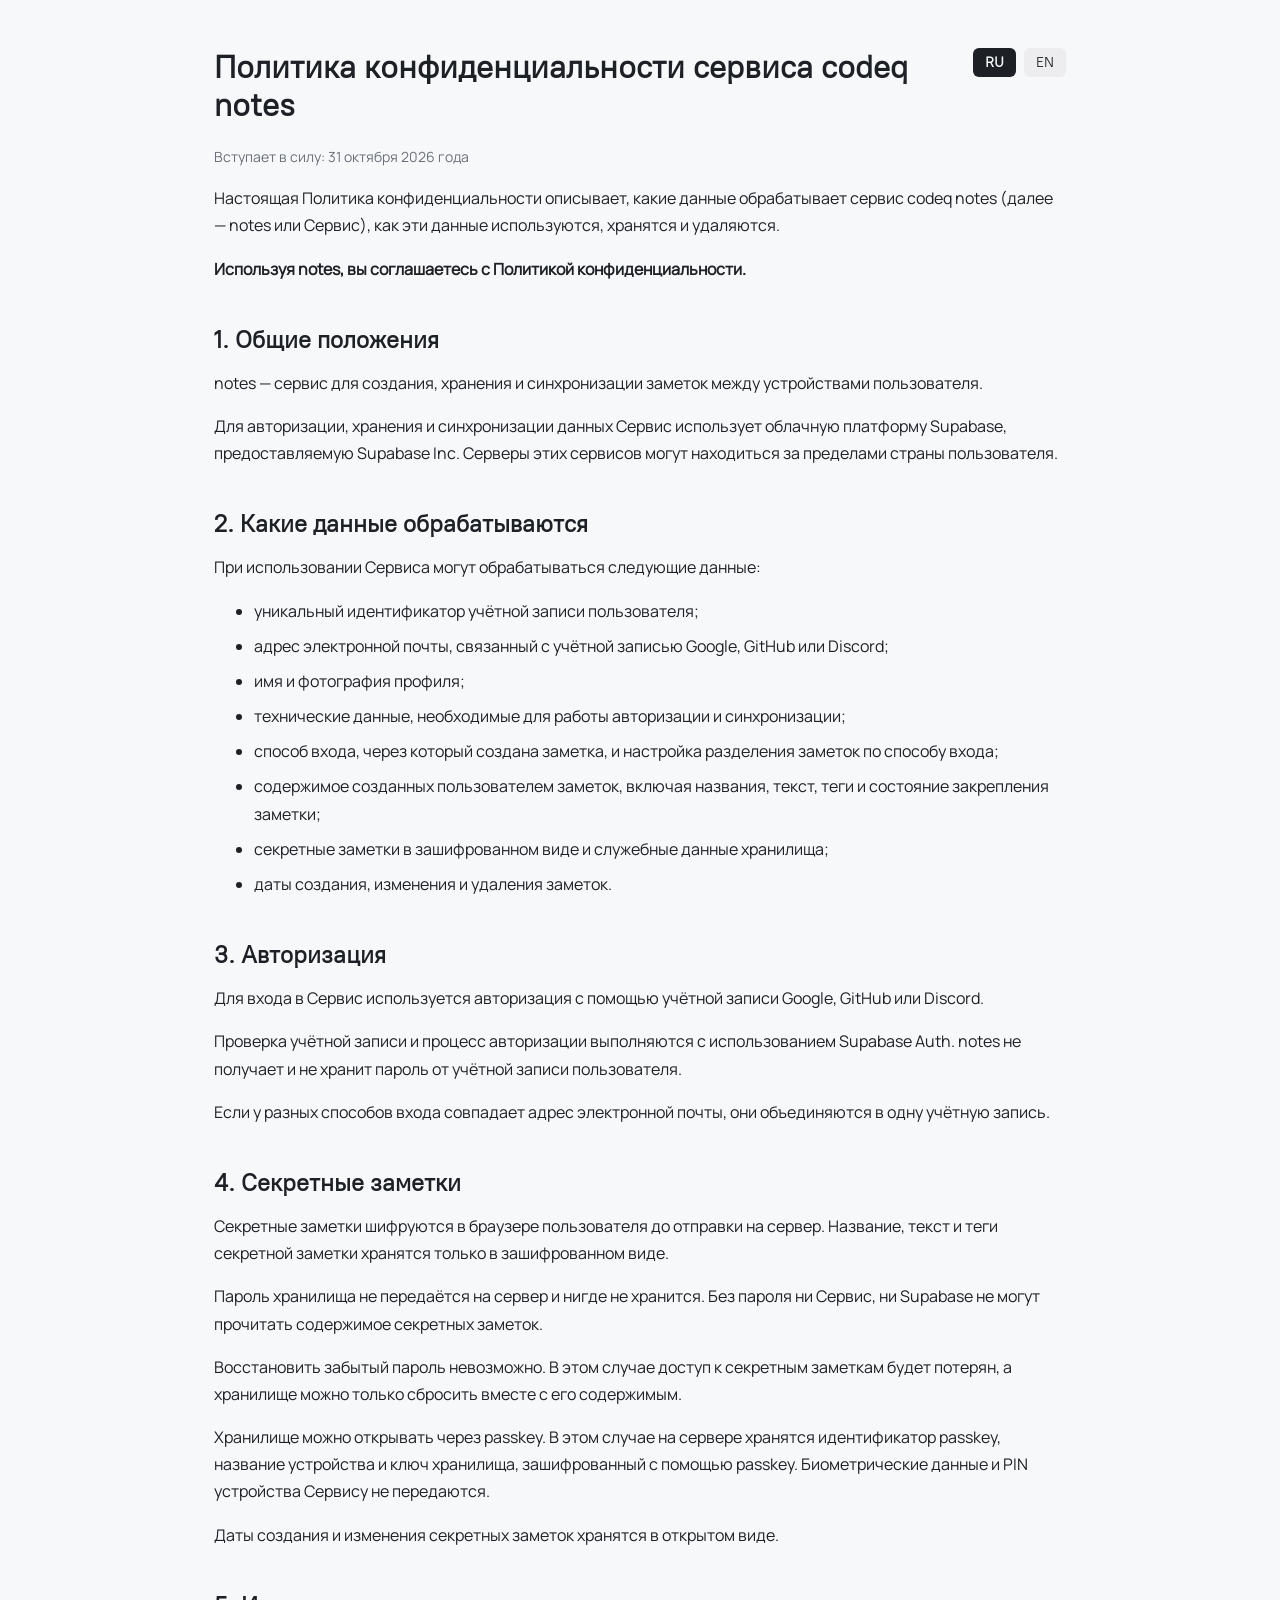
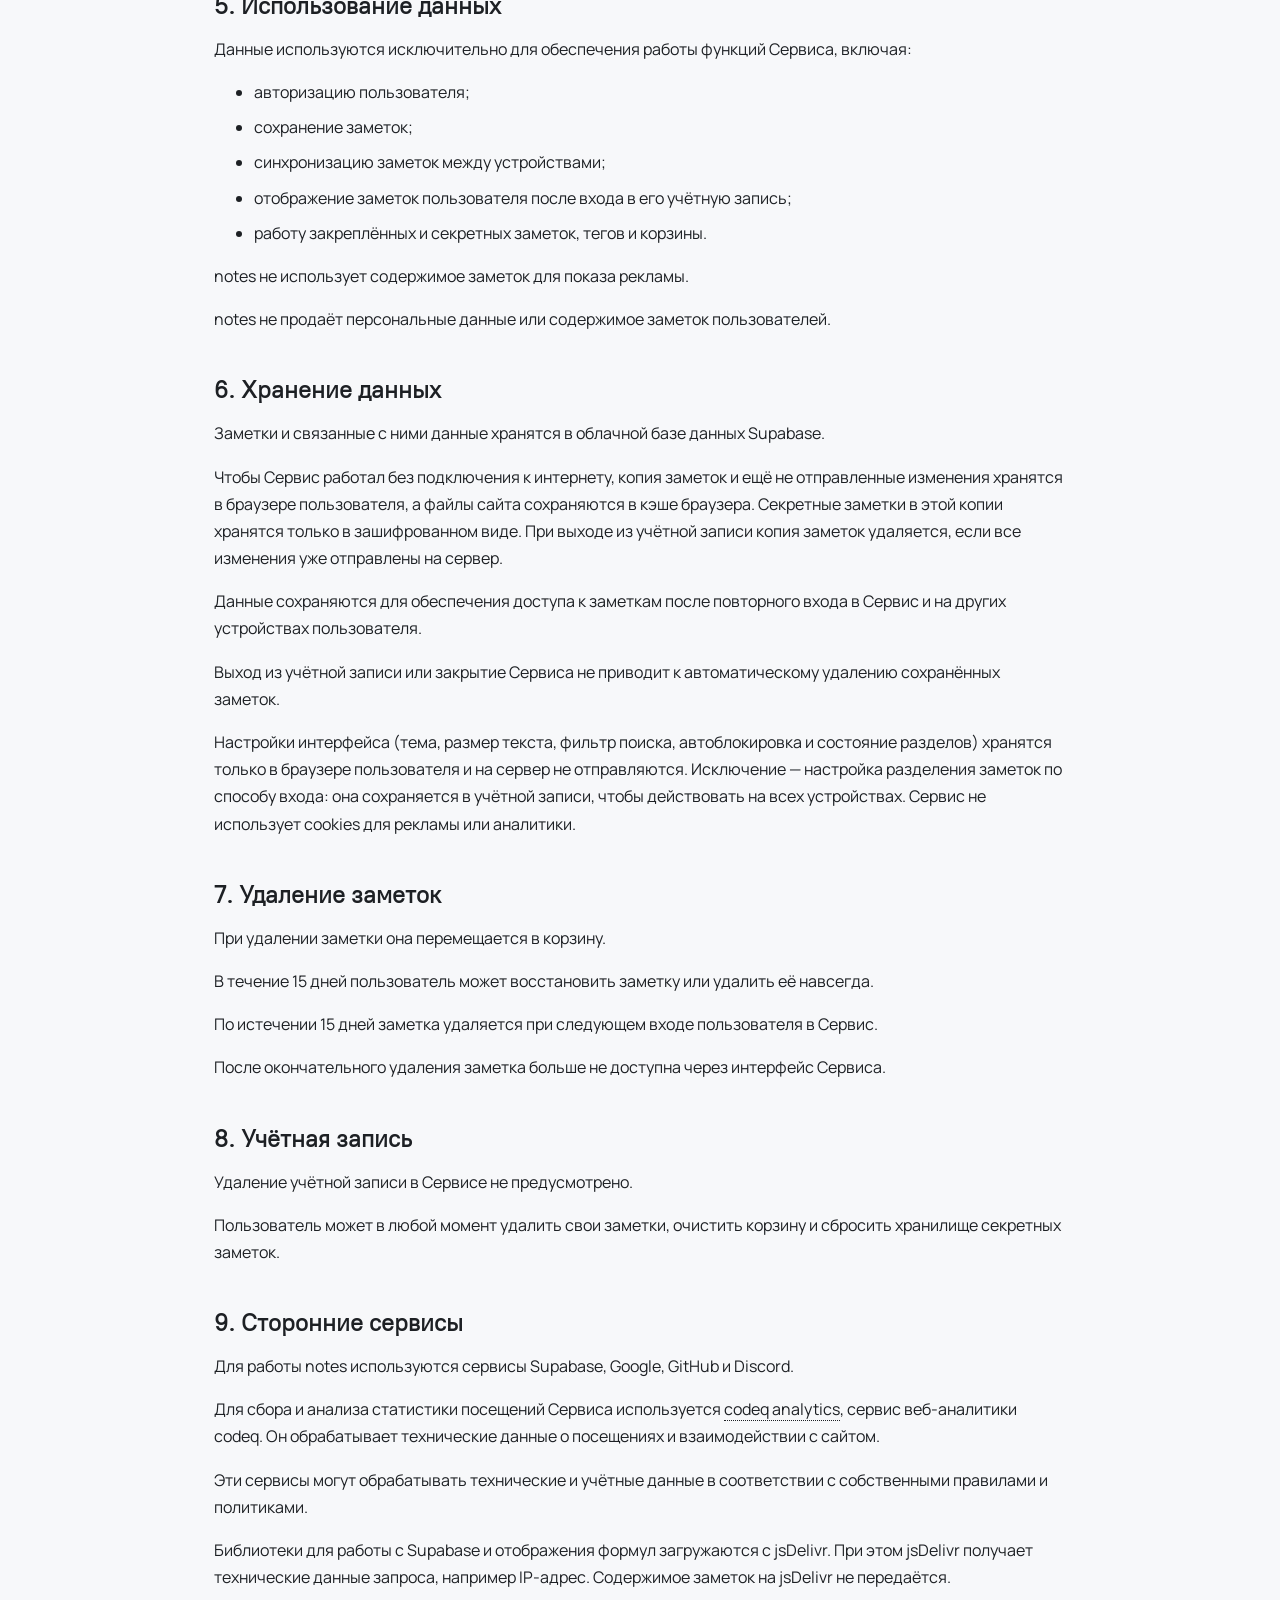
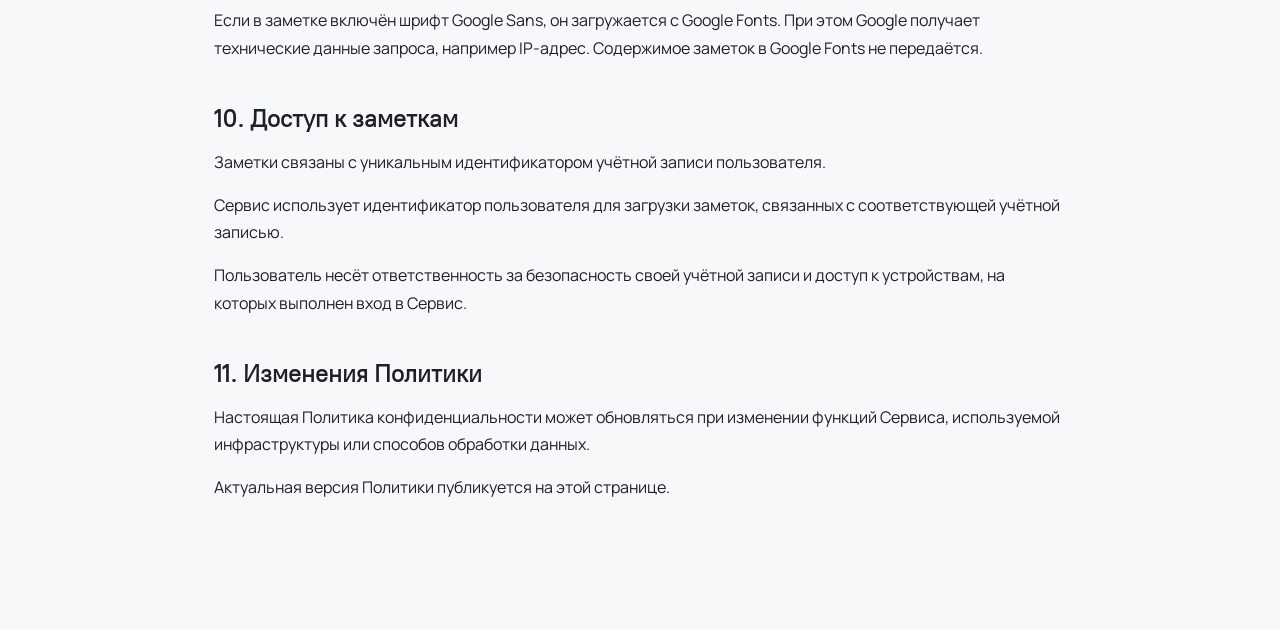
==== commit 1b022e06: "Add files via upload" ====
--- a/privacy/index.html
+++ b/privacy/index.html
@@ -8,6 +8,9 @@
     <link rel="manifest" href="/manifest.json">
     <meta name="theme-color" content="#f7f8fa">
     <link rel="icon" href="/иконка заметки.svg" type="image/svg+xml">
+    <script defer src="https://codeqanalytics.onrender.com/tracker/a.js"
+    data-site="d1b5ca24-128d-4778-b5cf-6532bc7e6aee"
+    data-api="https://zlxugwlfmzlrvsqovnyd.supabase.co/functions/v1/collect"></script>
     <script>
         (() => {
             try {
@@ -427,6 +430,13 @@
             </p>
 
             <p>
+                Для сбора и анализа статистики посещений Сервиса
+                используется <a href="https://codeqanalytics.onrender.com/" target="_blank" rel="noopener noreferrer">codeq analytics</a>,
+                сервис веб-аналитики codeq. Он обрабатывает технические
+                данные о посещениях и взаимодействии с сайтом.
+            </p>
+
+            <p>
                 Эти сервисы могут обрабатывать технические
                 и учётные данные в соответствии
                 с собственными правилами и политиками.
@@ -652,6 +662,13 @@
             <p>codeq notes uses Supabase, Google, GitHub, and Discord services.</p>
 
             <p>
+                The Service uses <a href="https://codeqanalytics.onrender.com/" target="_blank" rel="noopener noreferrer">codeq analytics</a>,
+                a web analytics service by codeq, to collect and analyze
+                website usage statistics. It processes technical data
+                about visits and interactions with the website.
+            </p>
+
+            <p>
                 These services may process technical
                 and account information in accordance
                 with their own policies and practices.
@@ -701,50 +718,38 @@
 
     <script>
         (() => {
-            const LANG_KEY = 'startNotes.privacyLanguage';
-            const THEME_KEY = 'startNotes.theme';
-            const TITLES = { ru: 'codeq notes ― Политика конфиденциальности', en: 'codeq notes ― Privacy Policy' };
             const buttons = document.querySelectorAll('.lang-btn');
             const sections = document.querySelectorAll('.lang-section');
 
             function switchLang(lang) {
-                sections.forEach(s => s.classList.toggle('active', s.id === `lang-${lang}`));
-                buttons.forEach(b => b.classList.toggle('active', b.dataset.lang === lang));
+                sections.forEach(section => {
+                    section.classList.toggle('active', section.id === `lang-${lang}`);
+                });
+
+                buttons.forEach(button => {
+                    button.classList.toggle('active', button.dataset.lang === lang);
+                });
+
                 document.documentElement.lang = lang;
-                document.title = TITLES[lang];
+
                 try {
-                    localStorage.setItem(LANG_KEY, lang);
+                    localStorage.setItem('startNotes.privacyLanguage', lang);
                 } catch {}
             }
 
-            buttons.forEach(b => b.addEventListener('click', () => switchLang(b.dataset.lang)));
-
-            let saved = null;
+            buttons.forEach(button => {
+                button.addEventListener('click', () => {
+                    switchLang(button.dataset.lang);
+                });
+            });
+
+            let savedLang = 'ru';
+
             try {
-                saved = localStorage.getItem(LANG_KEY);
+                savedLang = localStorage.getItem('startNotes.privacyLanguage') || 'ru';
             } catch {}
-            if (saved !== 'ru' && saved !== 'en') {
-                saved = navigator.language.toLowerCase().startsWith('ru') ? 'ru' : 'en';
-            }
-            switchLang(saved);
-
-            function applyTheme() {
-                let saved = 'system';
-                try {
-                    saved = localStorage.getItem(THEME_KEY) || 'system';
-                } catch {}
-                const theme = saved === 'system'
-                    ? (matchMedia('(prefers-color-scheme: dark)').matches ? 'dark' : 'light')
-                    : saved;
-                document.documentElement.setAttribute('data-theme', theme);
-                document.querySelector('meta[name="theme-color"]').content = theme === 'dark' ? '#13151a' : '#f7f8fa';
-            }
-
-            applyTheme();
-            matchMedia('(prefers-color-scheme: dark)').addEventListener('change', applyTheme);
-            window.addEventListener('storage', e => {
-                if (e.key === THEME_KEY) applyTheme();
-            });
+
+            switchLang(savedLang === 'en' ? 'en' : 'ru');
         })();
     </script>
 </body>
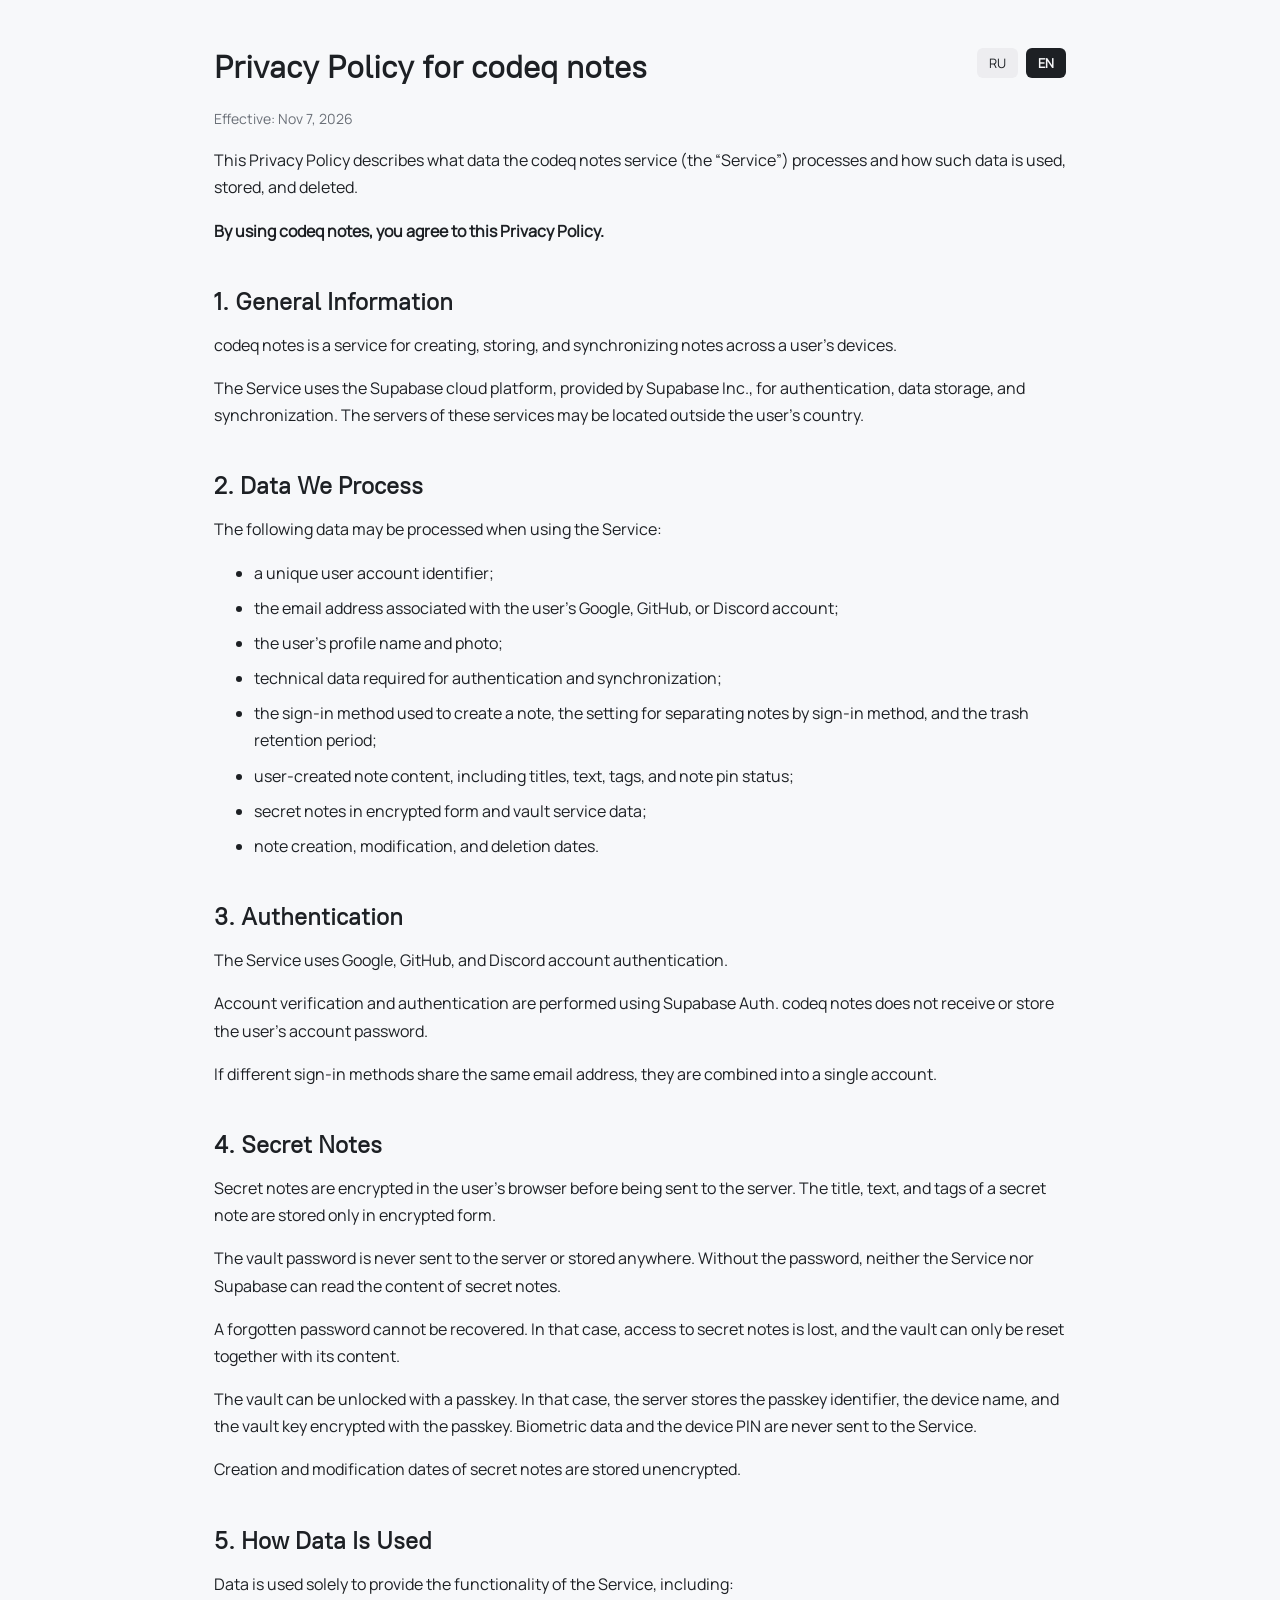
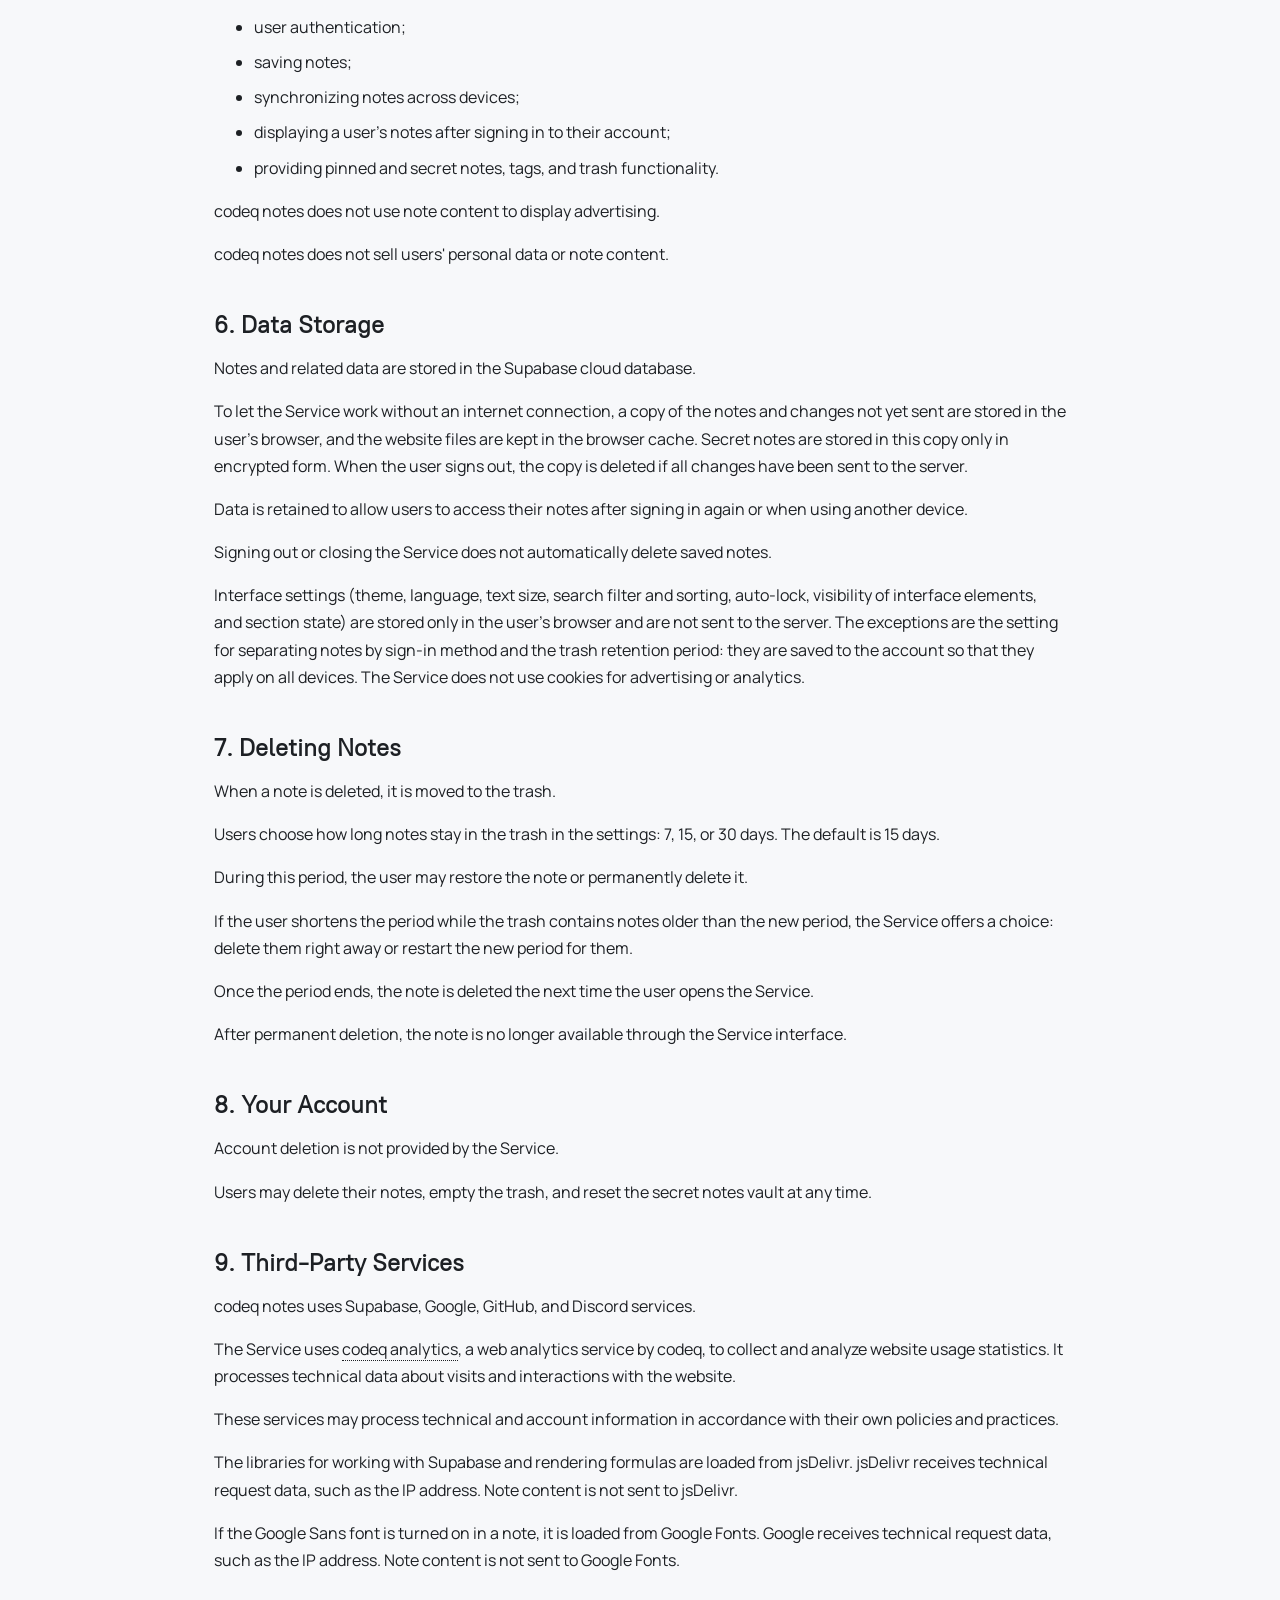
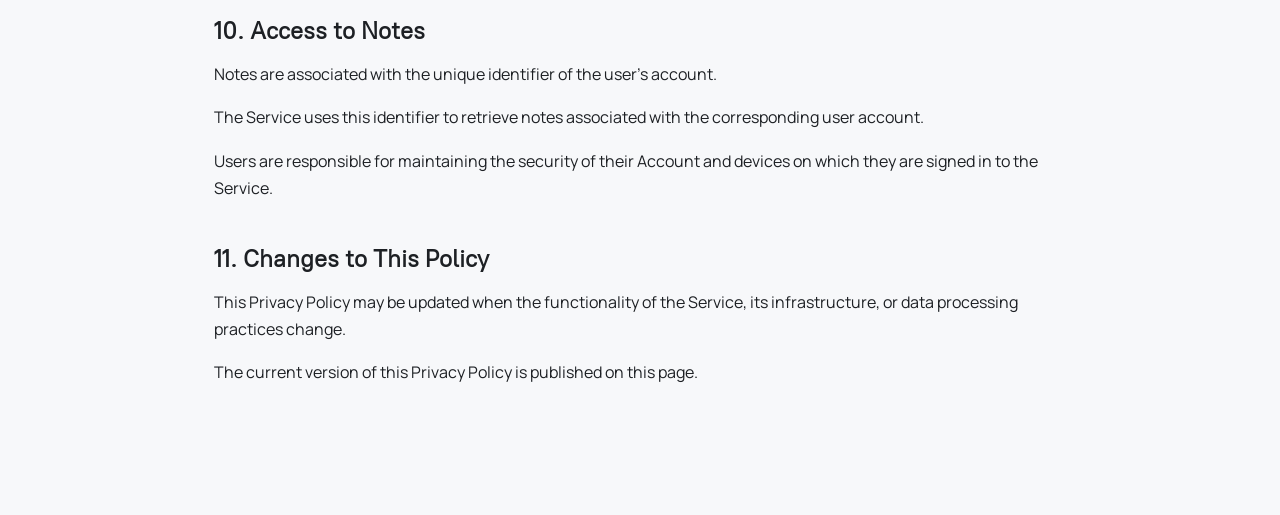
==== commit 1003b2e2: "Add files via upload" ====
--- a/privacy/index.html
+++ b/privacy/index.html
@@ -1,756 +1,797 @@
-<!DOCTYPE html>
-<html lang="ru">
-<head>
-    <meta charset="UTF-8">
-    <meta name="viewport" content="width=device-width, initial-scale=1.0">
-    <meta name="color-scheme" content="light dark">
-    <title>codeq notes ― Политика конфиденциальности</title>
-    <link rel="manifest" href="/manifest.json">
-    <meta name="theme-color" content="#f7f8fa">
-    <link rel="icon" href="/иконка заметки.svg" type="image/svg+xml">
-    <script defer src="https://codeqanalytics.onrender.com/tracker/a.js"
-    data-site="d1b5ca24-128d-4778-b5cf-6532bc7e6aee"
-    data-api="https://zlxugwlfmzlrvsqovnyd.supabase.co/functions/v1/collect"></script>
-    <script>
-        (() => {
-            try {
-                const saved = localStorage.getItem("startNotes.theme") || "system";
-                const theme = saved === "system"
-                    ? (matchMedia("(prefers-color-scheme: dark)").matches ? "dark" : "light")
-                    : saved;
-                document.documentElement.setAttribute("data-theme", theme);
-            } catch {}
-        })();
-    </script>
-    <style>
-        * {-webkit-tap-highlight-color: transparent;}
-
-        @font-face {
-            font-family: 'PT Root UI';
-            src: url(/pt-root-ui_vf.woff);
-            font-weight: 400;
-            font-style: normal;
-            font-display: swap;
-        }
-
-        @font-face {
-            font-family: 'Manrope';
-            src: url(/Manrope-VariableFont_wght.ttf);
-            font-weight: 400;
-            font-style: normal;
-            font-display: swap;
-        }
-
-        :root {
-            color-scheme: light;
-            --bg-color: #f7f8fa;
-            --text-color: #1d2024;
-            --secondary-text: #6b7078;
-            --btn-bg: #ededf0;
-            --btn-hover: #e2e4e8;
-            --accent-subtle: rgba(251, 212, 56, 0.16);
-        }
-
-        :root[data-theme="dark"] {
-            color-scheme: dark;
-            --bg-color: #13151a;
-            --text-color: #e3e6eb;
-            --secondary-text: #969ca6;
-            --btn-bg: #22252a;
-            --btn-hover: #2d3138;
-            --accent-subtle: rgba(107, 141, 255, 0.14);
-        }
-
-        :root {
-            --scroll-thumb: #d3d7dd;
-            --scroll-thumb-hover: #b8bec7;
-        }
-
-        :root[data-theme="dark"] {
-            --scroll-thumb: #2f333a;
-            --scroll-thumb-hover: #454a53;
-        }
-
-        @supports not selector(::-webkit-scrollbar) {
-            html {
-                scrollbar-width: thin;
-                scrollbar-color: var(--scroll-thumb) transparent;
-            }
-        }
-
-        ::-webkit-scrollbar {
-            width: 10px;
-            height: 10px;
-        }
-
-        ::-webkit-scrollbar-track {
-            background: transparent;
-        }
-
-        ::-webkit-scrollbar-thumb {
-            border: 2px solid transparent;
-            border-radius: 6px;
-            background: var(--scroll-thumb) padding-box;
-        }
-
-        ::-webkit-scrollbar-thumb:hover {
-            background: var(--scroll-thumb-hover) padding-box;
-        }
-
-        ::-webkit-scrollbar-corner {
-            background: transparent;
-        }
-
-        ::selection {
-            background: var(--accent-subtle);
-            color: var(--text-color);
-        }
-
-        * {
-            box-sizing: border-box;
-        }
-
-        body {
-            margin: 0;
-            background: var(--bg-color);
-            color: var(--text-color);
-            font-family: 'Manrope', system-ui, -apple-system, BlinkMacSystemFont, 'Segoe UI', Roboto, 'Open Sans', sans-serif;
-            transition: background 0.3s, color 0.3s;
-        }
-
-        h1,
-        h2 {
-            font-family: 'PT Root UI', system-ui, -apple-system, BlinkMacSystemFont, 'Segoe UI', Roboto, 'Open Sans', sans-serif;
-        }
-
-        h1 {
-            margin-top: 0;
-            padding-right: 130px;
-        }
-
-        h2 {
-            margin-top: 42px;
-            margin-bottom: 16px;
-        }
-
-        p,
-        li {
-            line-height: 1.7;
-        }
-
-        main {
-            position: relative;
-            max-width: 900px;
-            margin: 48px auto;
-            padding: 0 24px 64px;
-        }
-
-        a {
-            color: var(--text-color);
-            text-decoration: none;
-            border-bottom: 1px dotted var(--text-color);
-        }
-
-        a:hover {
-            border-bottom-style: solid;
-        }
-
-        ul {
-            margin-top: 12px;
-        }
-
-        li {
-            margin: 8px 0;
-        }
-
-        .updated {
-            color: var(--secondary-text);
-            font-size: 14px;
-        }
-
-        .lang-switch {
-            position: absolute;
-            top: 0;
-            right: 24px;
-            display: flex;
-            gap: 8px;
-        }
-
-        .lang-btn {
-            padding: 6px 12px;
-            border: none;
-            border-radius: 6px;
-            background-color: var(--btn-bg);
-            color: var(--text-color);
-            font-family: 'PT Root UI', system-ui, sans-serif;
-            font-size: 14px;
-            cursor: pointer;
-            transition: background-color 0.2s ease, color 0.2s ease;
-        }
-
-        .lang-btn:hover:not(.active) {
-            background-color: var(--btn-hover);
-        }
-
-        .lang-btn.active {
-            background-color: var(--text-color);
-            color: var(--bg-color);
-            font-weight: 600;
-        }
-
-        .lang-section {
-            display: none;
-        }
-
-        .lang-section.active {
-            display: block;
-        }
-
-        @media (max-width: 600px) {
-            main {
-                margin-top: 32px;
-            }
-
-            h1 {
-                padding-right: 0;
-                padding-top: 52px;
-            }
-
-            .lang-switch {
-                left: 24px;
-                right: auto;
-            }
-        }
-    </style>
-</head>
-
-<body>
-    <main>
-        <div class="lang-switch">
-            <button class="lang-btn active" type="button" data-lang="ru">RU</button>
-            <button class="lang-btn" type="button" data-lang="en">EN</button>
-        </div>
-
-        <div id="lang-ru" class="lang-section active">
-            <h1>Политика конфиденциальности сервиса codeq notes</h1>
-
-            <p class="updated">Вступает в силу: 31 октября 2026 года</p>
-
-            <p>
-                Настоящая Политика конфиденциальности описывает,
-                какие данные обрабатывает сервис codeq notes
-                (далее — notes или Сервис),
-                как эти данные используются, хранятся и удаляются.
-            </p>
-
-            <p>
-                <b>Используя notes, вы соглашаетесь с Политикой конфиденциальности.</b>
-            </p>
-
-            <h2>1. Общие положения</h2>
-
-            <p>
-                notes — сервис для создания, хранения
-                и синхронизации заметок между устройствами пользователя.
-            </p>
-
-            <p>
-                Для авторизации, хранения и синхронизации данных
-                Сервис использует облачную платформу Supabase,
-                предоставляемую Supabase Inc.
-                Серверы этих сервисов могут находиться
-                за пределами страны пользователя.
-            </p>
-
-            <h2>2. Какие данные обрабатываются</h2>
-
-            <p>При использовании Сервиса могут обрабатываться следующие данные:</p>
-
-            <ul>
-                <li>уникальный идентификатор учётной записи пользователя;</li>
-                <li>адрес электронной почты, связанный с учётной записью Google, GitHub или Discord;</li>
-                <li>имя и фотография профиля;</li>
-                <li>технические данные, необходимые для работы авторизации и синхронизации;</li>
-                <li>способ входа, через который создана заметка, и настройка разделения заметок по способу входа;</li>
-                <li>
-                    содержимое созданных пользователем заметок,
-                    включая названия, текст, теги
-                    и состояние закрепления заметки;
-                </li>
-                <li>
-                    секретные заметки в зашифрованном виде
-                    и служебные данные хранилища;
-                </li>
-                <li>даты создания, изменения и удаления заметок.</li>
-            </ul>
-
-            <h2>3. Авторизация</h2>
-
-            <p>
-                Для входа в Сервис используется авторизация
-                с помощью учётной записи Google, GitHub или Discord.
-            </p>
-
-            <p>
-                Проверка учётной записи и процесс авторизации
-                выполняются с использованием Supabase Auth.
-                notes не получает и не хранит пароль
-                от учётной записи пользователя.
-            </p>
-
-            <p>
-                Если у разных способов входа совпадает адрес
-                электронной почты, они объединяются в одну учётную запись.
-            </p>
-
-            <h2>4. Секретные заметки</h2>
-
-            <p>
-                Секретные заметки шифруются в браузере пользователя
-                до отправки на сервер. Название, текст и теги
-                секретной заметки хранятся только в зашифрованном виде.
-            </p>
-
-            <p>
-                Пароль хранилища не передаётся на сервер и нигде не хранится.
-                Без пароля ни Сервис, ни Supabase не могут прочитать
-                содержимое секретных заметок.
-            </p>
-
-            <p>
-                Восстановить забытый пароль невозможно.
-                В этом случае доступ к секретным заметкам будет потерян,
-                а хранилище можно только сбросить вместе с его содержимым.
-            </p>
-
-            <p>
-                Хранилище можно открывать через passkey. В этом случае
-                на сервере хранятся идентификатор passkey, название устройства
-                и ключ хранилища, зашифрованный с помощью passkey.
-                Биометрические данные и PIN устройства Сервису не передаются.
-            </p>
-
-            <p>
-                Даты создания и изменения секретных заметок
-                хранятся в открытом виде.
-            </p>
-
-            <h2>5. Использование данных</h2>
-
-            <p>
-                Данные используются исключительно для обеспечения
-                работы функций Сервиса, включая:
-            </p>
-
-            <ul>
-                <li>авторизацию пользователя;</li>
-                <li>сохранение заметок;</li>
-                <li>синхронизацию заметок между устройствами;</li>
-                <li>отображение заметок пользователя после входа в его учётную запись;</li>
-                <li>работу закреплённых и секретных заметок, тегов и корзины.</li>
-            </ul>
-
-            <p>notes не использует содержимое заметок для показа рекламы.</p>
-
-            <p>notes не продаёт персональные данные или содержимое заметок пользователей.</p>
-
-            <h2>6. Хранение данных</h2>
-
-            <p>
-                Заметки и связанные с ними данные хранятся
-                в облачной базе данных Supabase.
-            </p>
-
-            <p>
-                Чтобы Сервис работал без подключения к интернету,
-                копия заметок и ещё не отправленные изменения
-                хранятся в браузере пользователя, а файлы сайта
-                сохраняются в кэше браузера. Секретные заметки
-                в этой копии хранятся только в зашифрованном виде.
-                При выходе из учётной записи копия заметок удаляется,
-                если все изменения уже отправлены на сервер.
-            </p>
-
-            <p>
-                Данные сохраняются для обеспечения доступа
-                к заметкам после повторного входа в Сервис
-                и на других устройствах пользователя.
-            </p>
-
-            <p>
-                Выход из учётной записи или закрытие Сервиса
-                не приводит к автоматическому удалению
-                сохранённых заметок.
-            </p>
-
-            <p>
-                Настройки интерфейса (тема, размер текста, фильтр поиска,
-                автоблокировка и состояние разделов) хранятся
-                только в браузере пользователя и на сервер не отправляются.
-                Исключение — настройка разделения заметок по способу входа:
-                она сохраняется в учётной записи, чтобы действовать на всех устройствах.
-                Сервис не использует cookies для рекламы или аналитики.
-            </p>
-
-            <h2>7. Удаление заметок</h2>
-
-            <p>При удалении заметки она перемещается в корзину.</p>
-
-            <p>
-                В течение 15 дней пользователь может
-                восстановить заметку или удалить её навсегда.
-            </p>
-
-            <p>
-                По истечении 15 дней заметка удаляется
-                при следующем входе пользователя в Сервис.
-            </p>
-
-            <p>
-                После окончательного удаления заметка
-                больше не доступна через интерфейс Сервиса.
-            </p>
-
-            <h2>8. Учётная запись</h2>
-
-            <p>
-                Удаление учётной записи в Сервисе не предусмотрено.
-            </p>
-
-            <p>
-                Пользователь может в любой момент удалить свои заметки,
-                очистить корзину и сбросить хранилище секретных заметок.
-            </p>
-
-            <h2>9. Сторонние сервисы</h2>
-
-            <p>
-                Для работы notes используются сервисы
-                Supabase, Google, GitHub и Discord.
-            </p>
-
-            <p>
-                Для сбора и анализа статистики посещений Сервиса
-                используется <a href="https://codeqanalytics.onrender.com/" target="_blank" rel="noopener noreferrer">codeq analytics</a>,
-                сервис веб-аналитики codeq. Он обрабатывает технические
-                данные о посещениях и взаимодействии с сайтом.
-            </p>
-
-            <p>
-                Эти сервисы могут обрабатывать технические
-                и учётные данные в соответствии
-                с собственными правилами и политиками.
-            </p>
-
-            <p>
-                Библиотеки для работы с Supabase и отображения формул
-                загружаются с jsDelivr. При этом jsDelivr получает
-                технические данные запроса, например IP-адрес.
-                Содержимое заметок на jsDelivr не передаётся.
-            </p>
-
-            <p>
-                Если в заметке включён шрифт Google Sans,
-                он загружается с Google Fonts. При этом Google
-                получает технические данные запроса, например IP-адрес.
-                Содержимое заметок в Google Fonts не передаётся.
-            </p>
-
-            <h2>10. Доступ к заметкам</h2>
-
-            <p>
-                Заметки связаны с уникальным идентификатором
-                учётной записи пользователя.
-            </p>
-
-            <p>
-                Сервис использует идентификатор пользователя
-                для загрузки заметок, связанных
-                с соответствующей учётной записью.
-            </p>
-
-            <p>
-                Пользователь несёт ответственность
-                за безопасность своей учётной записи
-                и доступ к устройствам,
-                на которых выполнен вход в Сервис.
-            </p>
-
-            <h2>11. Изменения Политики</h2>
-
-            <p>
-                Настоящая Политика конфиденциальности
-                может обновляться при изменении функций Сервиса,
-                используемой инфраструктуры
-                или способов обработки данных.
-            </p>
-
-            <p>Актуальная версия Политики публикуется на этой странице.</p>
-        </div>
-
-        <div id="lang-en" class="lang-section">
-            <h1>Privacy Policy for codeq notes</h1>
-
-            <p class="updated">Effective: Oct 31, 2026</p>
-
-            <p>
-                This Privacy Policy describes what data
-                the codeq notes service (the “Service”) processes and how
-                such data is used, stored, and deleted.
-            </p>
-
-            <p>
-                <b>By using codeq notes, you agree to this Privacy Policy.</b>
-            </p>
-
-            <h2>1. General Information</h2>
-
-            <p>
-                codeq notes is a service for creating,
-                storing, and synchronizing notes
-                across a user's devices.
-            </p>
-
-            <p>
-                The Service uses the Supabase cloud platform,
-                provided by Supabase Inc., for authentication,
-                data storage, and synchronization.
-                The servers of these services may be located
-                outside the user's country.
-            </p>
-
-            <h2>2. Data We Process</h2>
-
-            <p>The following data may be processed when using the Service:</p>
-
-            <ul>
-                <li>a unique user account identifier;</li>
-                <li>the email address associated with the user's Google, GitHub, or Discord account;</li>
-                <li>the user's profile name and photo;</li>
-                <li>technical data required for authentication and synchronization;</li>
-                <li>the sign-in method used to create a note, and the setting for separating notes by sign-in method;</li>
-                <li>user-created note content, including titles, text, tags, and note pin status;</li>
-                <li>secret notes in encrypted form and vault service data;</li>
-                <li>note creation, modification, and deletion dates.</li>
-            </ul>
-
-            <h2>3. Authentication</h2>
-
-            <p>The Service uses Google, GitHub, and Discord account authentication.</p>
-
-            <p>
-                Account verification and authentication
-                are performed using Supabase Auth.
-                codeq notes does not receive or store
-                the user's account password.
-            </p>
-
-            <p>
-                If different sign-in methods share the same email address,
-                they are combined into a single account.
-            </p>
-
-            <h2>4. Secret Notes</h2>
-
-            <p>
-                Secret notes are encrypted in the user's browser
-                before being sent to the server. The title, text, and tags
-                of a secret note are stored only in encrypted form.
-            </p>
-
-            <p>
-                The vault password is never sent to the server or stored anywhere.
-                Without the password, neither the Service nor Supabase
-                can read the content of secret notes.
-            </p>
-
-            <p>
-                A forgotten password cannot be recovered.
-                In that case, access to secret notes is lost,
-                and the vault can only be reset together with its content.
-            </p>
-
-            <p>
-                The vault can be unlocked with a passkey. In that case,
-                the server stores the passkey identifier, the device name,
-                and the vault key encrypted with the passkey.
-                Biometric data and the device PIN are never sent to the Service.
-            </p>
-
-            <p>Creation and modification dates of secret notes are stored unencrypted.</p>
-
-            <h2>5. How Data Is Used</h2>
-
-            <p>Data is used solely to provide the functionality of the Service, including:</p>
-
-            <ul>
-                <li>user authentication;</li>
-                <li>saving notes;</li>
-                <li>synchronizing notes across devices;</li>
-                <li>displaying a user's notes after signing in to their account;</li>
-                <li>providing pinned and secret notes, tags, and trash functionality.</li>
-            </ul>
-
-            <p>codeq notes does not use note content to display advertising.</p>
-
-            <p>codeq notes does not sell users' personal data or note content.</p>
-
-            <h2>6. Data Storage</h2>
-
-            <p>
-                Notes and related data are stored
-                in the Supabase cloud database.
-            </p>
-
-            <p>
-                To let the Service work without an internet connection,
-                a copy of the notes and changes not yet sent are stored
-                in the user's browser, and the website files are kept
-                in the browser cache. Secret notes are stored in this copy
-                only in encrypted form. When the user signs out,
-                the copy is deleted if all changes have been sent to the server.
-            </p>
-
-            <p>
-                Data is retained to allow users
-                to access their notes after signing in again
-                or when using another device.
-            </p>
-
-            <p>Signing out or closing the Service does not automatically delete saved notes.</p>
-
-            <p>
-                Interface settings (theme, text size, search filter,
-                auto-lock, and section state) are stored only
-                in the user's browser and are not sent to the server.
-                The exception is the setting for separating notes by sign-in method:
-                it is saved to the account so that it applies on all devices.
-                The Service does not use cookies for advertising or analytics.
-            </p>
-
-            <h2>7. Deleting Notes</h2>
-
-            <p>When a note is deleted, it is moved to the trash.</p>
-
-            <p>
-                For 15 days, the user may restore
-                the note or permanently delete it.
-            </p>
-
-            <p>
-                After 15 days, the note is deleted
-                the next time the user signs in to the Service.
-            </p>
-
-            <p>
-                After permanent deletion,
-                the note is no longer available
-                through the Service interface.
-            </p>
-
-            <h2>8. Your Account</h2>
-
-            <p>Account deletion is not provided by the Service.</p>
-
-            <p>
-                Users may delete their notes, empty the trash,
-                and reset the secret notes vault at any time.
-            </p>
-
-            <h2>9. Third-Party Services</h2>
-
-            <p>codeq notes uses Supabase, Google, GitHub, and Discord services.</p>
-
-            <p>
-                The Service uses <a href="https://codeqanalytics.onrender.com/" target="_blank" rel="noopener noreferrer">codeq analytics</a>,
-                a web analytics service by codeq, to collect and analyze
-                website usage statistics. It processes technical data
-                about visits and interactions with the website.
-            </p>
-
-            <p>
-                These services may process technical
-                and account information in accordance
-                with their own policies and practices.
-            </p>
-
-            <p>
-                The libraries for working with Supabase and rendering formulas
-                are loaded from jsDelivr. jsDelivr receives technical request data,
-                such as the IP address. Note content is not sent to jsDelivr.
-            </p>
-
-            <p>
-                If the Google Sans font is turned on in a note, it is loaded
-                from Google Fonts. Google receives technical request data,
-                such as the IP address. Note content is not sent to Google Fonts.
-            </p>
-
-            <h2>10. Access to Notes</h2>
-
-            <p>Notes are associated with the unique identifier of the user's account.</p>
-
-            <p>
-                The Service uses this identifier
-                to retrieve notes associated
-                with the corresponding user account.
-            </p>
-
-            <p>
-                Users are responsible for maintaining
-                the security of their Account
-                and devices on which they are signed
-                in to the Service.
-            </p>
-
-            <h2>11. Changes to This Policy</h2>
-
-            <p>
-                This Privacy Policy may be updated
-                when the functionality of the Service,
-                its infrastructure,
-                or data processing practices change.
-            </p>
-
-            <p>The current version of this Privacy Policy is published on this page.</p>
-        </div>
-    </main>
-
-    <script>
-        (() => {
-            const buttons = document.querySelectorAll('.lang-btn');
-            const sections = document.querySelectorAll('.lang-section');
-
-            function switchLang(lang) {
-                sections.forEach(section => {
-                    section.classList.toggle('active', section.id === `lang-${lang}`);
-                });
-
-                buttons.forEach(button => {
-                    button.classList.toggle('active', button.dataset.lang === lang);
-                });
-
-                document.documentElement.lang = lang;
-
-                try {
-                    localStorage.setItem('startNotes.privacyLanguage', lang);
-                } catch {}
-            }
-
-            buttons.forEach(button => {
-                button.addEventListener('click', () => {
-                    switchLang(button.dataset.lang);
-                });
-            });
-
-            let savedLang = 'ru';
-
-            try {
-                savedLang = localStorage.getItem('startNotes.privacyLanguage') || 'ru';
-            } catch {}
-
-            switchLang(savedLang === 'en' ? 'en' : 'ru');
-        })();
-    </script>
-</body>
-</html>+<!DOCTYPE html>
+<html lang="ru">
+<head>
+    <meta charset="UTF-8">
+    <meta name="viewport" content="width=device-width, initial-scale=1.0">
+    <meta name="color-scheme" content="light dark">
+    <title>codeq notes ― Политика конфиденциальности</title>
+    <link rel="manifest" href="/manifest.json">
+    <meta name="theme-color" content="#f7f8fa">
+    <link rel="icon" href="/иконка заметки.svg" type="image/svg+xml">
+    <script defer src="https://codeqanalytics.onrender.com/tracker/a.js"
+    data-site="d1b5ca24-128d-4778-b5cf-6532bc7e6aee"
+    data-api="https://zlxugwlfmzlrvsqovnyd.supabase.co/functions/v1/collect"></script>
+    <script>
+        (() => {
+            try {
+                const saved = localStorage.getItem("startNotes.theme") || "system";
+                const theme = saved === "system"
+                    ? (matchMedia("(prefers-color-scheme: dark)").matches ? "dark" : "light")
+                    : saved;
+                document.documentElement.setAttribute("data-theme", theme);
+            } catch {}
+        })();
+    </script>
+    <style>
+        * {-webkit-tap-highlight-color: transparent;}
+
+        @font-face {
+            font-family: 'PT Root UI';
+            src: url(/pt-root-ui_vf.woff);
+            font-weight: 400;
+            font-style: normal;
+            font-display: swap;
+        }
+
+        @font-face {
+            font-family: 'Manrope';
+            src: url(/Manrope-VariableFont_wght.ttf);
+            font-weight: 400;
+            font-style: normal;
+            font-display: swap;
+        }
+
+        :root {
+            color-scheme: light;
+            --bg-color: #f7f8fa;
+            --text-color: #1d2024;
+            --secondary-text: #6b7078;
+            --btn-bg: #ededf0;
+            --btn-hover: #e2e4e8;
+            --accent-subtle: rgba(251, 212, 56, 0.16);
+        }
+
+        :root[data-theme="dark"] {
+            color-scheme: dark;
+            --bg-color: #13151a;
+            --text-color: #e3e6eb;
+            --secondary-text: #969ca6;
+            --btn-bg: #22252a;
+            --btn-hover: #2d3138;
+            --accent-subtle: rgba(107, 141, 255, 0.14);
+        }
+
+        :root {
+            --scroll-thumb: #d3d7dd;
+            --scroll-thumb-hover: #b8bec7;
+        }
+
+        :root[data-theme="dark"] {
+            --scroll-thumb: #2f333a;
+            --scroll-thumb-hover: #454a53;
+        }
+
+        @supports not selector(::-webkit-scrollbar) {
+            html {
+                scrollbar-width: thin;
+                scrollbar-color: var(--scroll-thumb) transparent;
+            }
+        }
+
+        ::-webkit-scrollbar {
+            width: 10px;
+            height: 10px;
+        }
+
+        ::-webkit-scrollbar-track {
+            background: transparent;
+        }
+
+        ::-webkit-scrollbar-thumb {
+            border: 2px solid transparent;
+            border-radius: 6px;
+            background: var(--scroll-thumb) padding-box;
+        }
+
+        ::-webkit-scrollbar-thumb:hover {
+            background: var(--scroll-thumb-hover) padding-box;
+        }
+
+        ::-webkit-scrollbar-corner {
+            background: transparent;
+        }
+
+        ::selection {
+            background: var(--accent-subtle);
+            color: var(--text-color);
+        }
+
+        * {
+            box-sizing: border-box;
+        }
+
+        body {
+            margin: 0;
+            background: var(--bg-color);
+            color: var(--text-color);
+            font-family: 'Manrope', system-ui, -apple-system, BlinkMacSystemFont, 'Segoe UI', Roboto, 'Open Sans', sans-serif;
+            transition: background 0.3s, color 0.3s;
+        }
+
+        h1,
+        h2 {
+            font-family: 'PT Root UI', system-ui, -apple-system, BlinkMacSystemFont, 'Segoe UI', Roboto, 'Open Sans', sans-serif;
+        }
+
+        h1 {
+            margin-top: 0;
+            padding-right: 130px;
+        }
+
+        h2 {
+            margin-top: 42px;
+            margin-bottom: 16px;
+        }
+
+        p,
+        li {
+            line-height: 1.7;
+        }
+
+        main {
+            position: relative;
+            max-width: 900px;
+            margin: 48px auto;
+            padding: 0 24px 64px;
+        }
+
+        a {
+            color: var(--text-color);
+            text-decoration: none;
+            border-bottom: 1px dotted var(--text-color);
+        }
+
+        a:hover {
+            border-bottom-style: solid;
+        }
+
+        ul {
+            margin-top: 12px;
+        }
+
+        li {
+            margin: 8px 0;
+        }
+
+        .updated {
+            color: var(--secondary-text);
+            font-size: 14px;
+        }
+
+        .lang-switch {
+            position: absolute;
+            top: 0;
+            right: 24px;
+            display: flex;
+            gap: 8px;
+        }
+
+        .lang-btn {
+            padding: 6px 12px;
+            border: none;
+            border-radius: 6px;
+            background-color: var(--btn-bg);
+            color: var(--text-color);
+            font-family: 'Manrope', system-ui, sans-serif;
+            font-size: 13px;
+            cursor: pointer;
+            transition: background-color 0.2s ease, color 0.2s ease;
+        }
+
+        .lang-btn:hover:not(.active) {
+            background-color: var(--btn-hover);
+        }
+
+        .lang-btn.active {
+            background-color: var(--text-color);
+            color: var(--bg-color);
+            font-weight: 600;
+        }
+
+        .lang-section {
+            display: none;
+        }
+
+        .lang-section.active {
+            display: block;
+        }
+
+        @media (max-width: 600px) {
+            main {
+                margin-top: 32px;
+            }
+
+            h1 {
+                padding-right: 0;
+                padding-top: 52px;
+            }
+
+            .lang-switch {
+                left: 24px;
+                right: auto;
+            }
+        }
+    </style>
+</head>
+
+<body>
+    <main>
+        <div class="lang-switch">
+            <button class="lang-btn active" type="button" data-lang="ru">RU</button>
+            <button class="lang-btn" type="button" data-lang="en">EN</button>
+        </div>
+
+        <div id="lang-ru" class="lang-section active">
+            <h1>Политика конфиденциальности сервиса codeq notes</h1>
+
+            <p class="updated">Вступает в силу: 7 ноября 2026 года</p>
+
+            <p>
+                Настоящая Политика конфиденциальности описывает,
+                какие данные обрабатывает сервис codeq notes
+                (далее — notes или Сервис),
+                как эти данные используются, хранятся и удаляются.
+            </p>
+
+            <p>
+                <b>Используя notes, вы соглашаетесь с Политикой конфиденциальности.</b>
+            </p>
+
+            <h2>1. Общие положения</h2>
+
+            <p>
+                notes — сервис для создания, хранения
+                и синхронизации заметок между устройствами пользователя.
+            </p>
+
+            <p>
+                Для авторизации, хранения и синхронизации данных
+                Сервис использует облачную платформу Supabase,
+                предоставляемую Supabase Inc.
+                Серверы этих сервисов могут находиться
+                за пределами страны пользователя.
+            </p>
+
+            <h2>2. Какие данные обрабатываются</h2>
+
+            <p>При использовании Сервиса могут обрабатываться следующие данные:</p>
+
+            <ul>
+                <li>уникальный идентификатор учётной записи пользователя;</li>
+                <li>адрес электронной почты, связанный с учётной записью Google, GitHub или Discord;</li>
+                <li>имя и фотография профиля;</li>
+                <li>технические данные, необходимые для работы авторизации и синхронизации;</li>
+                <li>способ входа, через который создана заметка, настройка разделения заметок по способу входа и срок хранения заметок в корзине;</li>
+                <li>
+                    содержимое созданных пользователем заметок,
+                    включая названия, текст, теги
+                    и состояние закрепления заметки;
+                </li>
+                <li>
+                    секретные заметки в зашифрованном виде
+                    и служебные данные хранилища;
+                </li>
+                <li>даты создания, изменения и удаления заметок.</li>
+            </ul>
+
+            <h2>3. Авторизация</h2>
+
+            <p>
+                Для входа в Сервис используется авторизация
+                с помощью учётной записи Google, GitHub или Discord.
+            </p>
+
+            <p>
+                Проверка учётной записи и процесс авторизации
+                выполняются с использованием Supabase Auth.
+                notes не получает и не хранит пароль
+                от учётной записи пользователя.
+            </p>
+
+            <p>
+                Если у разных способов входа совпадает адрес
+                электронной почты, они объединяются в одну учётную запись.
+            </p>
+
+            <h2>4. Секретные заметки</h2>
+
+            <p>
+                Секретные заметки шифруются в браузере пользователя
+                до отправки на сервер. Название, текст и теги
+                секретной заметки хранятся только в зашифрованном виде.
+            </p>
+
+            <p>
+                Пароль хранилища не передаётся на сервер и нигде не хранится.
+                Без пароля ни Сервис, ни Supabase не могут прочитать
+                содержимое секретных заметок.
+            </p>
+
+            <p>
+                Восстановить забытый пароль невозможно.
+                В этом случае доступ к секретным заметкам будет потерян,
+                а хранилище можно только сбросить вместе с его содержимым.
+            </p>
+
+            <p>
+                Хранилище можно открывать через passkey. В этом случае
+                на сервере хранятся идентификатор passkey, название устройства
+                и ключ хранилища, зашифрованный с помощью passkey.
+                Биометрические данные и PIN устройства Сервису не передаются.
+            </p>
+
+            <p>
+                Даты создания и изменения секретных заметок
+                хранятся в открытом виде.
+            </p>
+
+            <h2>5. Использование данных</h2>
+
+            <p>
+                Данные используются исключительно для обеспечения
+                работы функций Сервиса, включая:
+            </p>
+
+            <ul>
+                <li>авторизацию пользователя;</li>
+                <li>сохранение заметок;</li>
+                <li>синхронизацию заметок между устройствами;</li>
+                <li>отображение заметок пользователя после входа в его учётную запись;</li>
+                <li>работу закреплённых и секретных заметок, тегов и корзины.</li>
+            </ul>
+
+            <p>notes не использует содержимое заметок для показа рекламы.</p>
+
+            <p>notes не продаёт персональные данные или содержимое заметок пользователей.</p>
+
+            <h2>6. Хранение данных</h2>
+
+            <p>
+                Заметки и связанные с ними данные хранятся
+                в облачной базе данных Supabase.
+            </p>
+
+            <p>
+                Чтобы Сервис работал без подключения к интернету,
+                копия заметок и ещё не отправленные изменения
+                хранятся в браузере пользователя, а файлы сайта
+                сохраняются в кэше браузера. Секретные заметки
+                в этой копии хранятся только в зашифрованном виде.
+                При выходе из учётной записи копия заметок удаляется,
+                если все изменения уже отправлены на сервер.
+            </p>
+
+            <p>
+                Данные сохраняются для обеспечения доступа
+                к заметкам после повторного входа в Сервис
+                и на других устройствах пользователя.
+            </p>
+
+            <p>
+                Выход из учётной записи или закрытие Сервиса
+                не приводит к автоматическому удалению
+                сохранённых заметок.
+            </p>
+
+            <p>
+                Настройки интерфейса (тема, язык, размер текста, фильтр
+                и сортировка поиска, автоблокировка, отображение элементов
+                интерфейса и состояние разделов) хранятся
+                только в браузере пользователя и на сервер не отправляются.
+                Исключение — настройка разделения заметок по способу входа
+                и срок хранения заметок в корзине: они сохраняются
+                в учётной записи, чтобы действовать на всех устройствах.
+                Сервис не использует cookies для рекламы или аналитики.
+            </p>
+
+            <h2>7. Удаление заметок</h2>
+
+            <p>При удалении заметки она перемещается в корзину.</p>
+
+            <p>
+                Срок хранения заметок в корзине пользователь
+                выбирает в настройках: 7, 15 или 30 дней.
+                По умолчанию — 15 дней.
+            </p>
+
+            <p>
+                В течение этого срока пользователь может
+                восстановить заметку или удалить её навсегда.
+            </p>
+
+            <p>
+                Если пользователь сокращает срок, а в корзине есть заметки,
+                которые лежат там дольше нового срока, Сервис предлагает
+                на выбор: удалить их сразу или начать для них
+                отсчёт нового срока заново.
+            </p>
+
+            <p>
+                По истечении срока заметка удаляется
+                при следующем открытии Сервиса пользователем.
+            </p>
+
+            <p>
+                После окончательного удаления заметка
+                больше не доступна через интерфейс Сервиса.
+            </p>
+
+            <h2>8. Учётная запись</h2>
+
+            <p>
+                Удаление учётной записи в Сервисе не предусмотрено.
+            </p>
+
+            <p>
+                Пользователь может в любой момент удалить свои заметки,
+                очистить корзину и сбросить хранилище секретных заметок.
+            </p>
+
+            <h2>9. Сторонние сервисы</h2>
+
+            <p>
+                Для работы notes используются сервисы
+                Supabase, Google, GitHub и Discord.
+            </p>
+
+            <p>
+                Для сбора и анализа статистики посещений Сервиса
+                используется <a href="https://codeqanalytics.onrender.com/" target="_blank" rel="noopener noreferrer">codeq analytics</a>,
+                сервис веб-аналитики codeq. Он обрабатывает технические
+                данные о посещениях и взаимодействии с сайтом.
+            </p>
+
+            <p>
+                Эти сервисы могут обрабатывать технические
+                и учётные данные в соответствии
+                с собственными правилами и политиками.
+            </p>
+
+            <p>
+                Библиотеки для работы с Supabase и отображения формул
+                загружаются с jsDelivr. При этом jsDelivr получает
+                технические данные запроса, например IP-адрес.
+                Содержимое заметок на jsDelivr не передаётся.
+            </p>
+
+            <p>
+                Если в заметке включён шрифт Google Sans,
+                он загружается с Google Fonts. При этом Google
+                получает технические данные запроса, например IP-адрес.
+                Содержимое заметок в Google Fonts не передаётся.
+            </p>
+
+            <h2>10. Доступ к заметкам</h2>
+
+            <p>
+                Заметки связаны с уникальным идентификатором
+                учётной записи пользователя.
+            </p>
+
+            <p>
+                Сервис использует идентификатор пользователя
+                для загрузки заметок, связанных
+                с соответствующей учётной записью.
+            </p>
+
+            <p>
+                Пользователь несёт ответственность
+                за безопасность своей учётной записи
+                и доступ к устройствам,
+                на которых выполнен вход в Сервис.
+            </p>
+
+            <h2>11. Изменения Политики</h2>
+
+            <p>
+                Настоящая Политика конфиденциальности
+                может обновляться при изменении функций Сервиса,
+                используемой инфраструктуры
+                или способов обработки данных.
+            </p>
+
+            <p>Актуальная версия Политики публикуется на этой странице.</p>
+        </div>
+
+        <div id="lang-en" class="lang-section">
+            <h1>Privacy Policy for codeq notes</h1>
+
+            <p class="updated">Effective: Nov 7, 2026</p>
+
+            <p>
+                This Privacy Policy describes what data
+                the codeq notes service (the “Service”) processes and how
+                such data is used, stored, and deleted.
+            </p>
+
+            <p>
+                <b>By using codeq notes, you agree to this Privacy Policy.</b>
+            </p>
+
+            <h2>1. General Information</h2>
+
+            <p>
+                codeq notes is a service for creating,
+                storing, and synchronizing notes
+                across a user's devices.
+            </p>
+
+            <p>
+                The Service uses the Supabase cloud platform,
+                provided by Supabase Inc., for authentication,
+                data storage, and synchronization.
+                The servers of these services may be located
+                outside the user's country.
+            </p>
+
+            <h2>2. Data We Process</h2>
+
+            <p>The following data may be processed when using the Service:</p>
+
+            <ul>
+                <li>a unique user account identifier;</li>
+                <li>the email address associated with the user's Google, GitHub, or Discord account;</li>
+                <li>the user's profile name and photo;</li>
+                <li>technical data required for authentication and synchronization;</li>
+                <li>the sign-in method used to create a note, the setting for separating notes by sign-in method, and the trash retention period;</li>
+                <li>user-created note content, including titles, text, tags, and note pin status;</li>
+                <li>secret notes in encrypted form and vault service data;</li>
+                <li>note creation, modification, and deletion dates.</li>
+            </ul>
+
+            <h2>3. Authentication</h2>
+
+            <p>The Service uses Google, GitHub, and Discord account authentication.</p>
+
+            <p>
+                Account verification and authentication
+                are performed using Supabase Auth.
+                codeq notes does not receive or store
+                the user's account password.
+            </p>
+
+            <p>
+                If different sign-in methods share the same email address,
+                they are combined into a single account.
+            </p>
+
+            <h2>4. Secret Notes</h2>
+
+            <p>
+                Secret notes are encrypted in the user's browser
+                before being sent to the server. The title, text, and tags
+                of a secret note are stored only in encrypted form.
+            </p>
+
+            <p>
+                The vault password is never sent to the server or stored anywhere.
+                Without the password, neither the Service nor Supabase
+                can read the content of secret notes.
+            </p>
+
+            <p>
+                A forgotten password cannot be recovered.
+                In that case, access to secret notes is lost,
+                and the vault can only be reset together with its content.
+            </p>
+
+            <p>
+                The vault can be unlocked with a passkey. In that case,
+                the server stores the passkey identifier, the device name,
+                and the vault key encrypted with the passkey.
+                Biometric data and the device PIN are never sent to the Service.
+            </p>
+
+            <p>Creation and modification dates of secret notes are stored unencrypted.</p>
+
+            <h2>5. How Data Is Used</h2>
+
+            <p>Data is used solely to provide the functionality of the Service, including:</p>
+
+            <ul>
+                <li>user authentication;</li>
+                <li>saving notes;</li>
+                <li>synchronizing notes across devices;</li>
+                <li>displaying a user's notes after signing in to their account;</li>
+                <li>providing pinned and secret notes, tags, and trash functionality.</li>
+            </ul>
+
+            <p>codeq notes does not use note content to display advertising.</p>
+
+            <p>codeq notes does not sell users' personal data or note content.</p>
+
+            <h2>6. Data Storage</h2>
+
+            <p>
+                Notes and related data are stored
+                in the Supabase cloud database.
+            </p>
+
+            <p>
+                To let the Service work without an internet connection,
+                a copy of the notes and changes not yet sent are stored
+                in the user's browser, and the website files are kept
+                in the browser cache. Secret notes are stored in this copy
+                only in encrypted form. When the user signs out,
+                the copy is deleted if all changes have been sent to the server.
+            </p>
+
+            <p>
+                Data is retained to allow users
+                to access their notes after signing in again
+                or when using another device.
+            </p>
+
+            <p>Signing out or closing the Service does not automatically delete saved notes.</p>
+
+            <p>
+                Interface settings (theme, language, text size, search filter
+                and sorting, auto-lock, visibility of interface elements,
+                and section state) are stored only in the user's browser
+                and are not sent to the server. The exceptions are the setting
+                for separating notes by sign-in method and the trash retention period:
+                they are saved to the account so that they apply on all devices.
+                The Service does not use cookies for advertising or analytics.
+            </p>
+
+            <h2>7. Deleting Notes</h2>
+
+            <p>When a note is deleted, it is moved to the trash.</p>
+
+            <p>
+                Users choose how long notes stay in the trash
+                in the settings: 7, 15, or 30 days.
+                The default is 15 days.
+            </p>
+
+            <p>
+                During this period, the user may restore
+                the note or permanently delete it.
+            </p>
+
+            <p>
+                If the user shortens the period while the trash
+                contains notes older than the new period,
+                the Service offers a choice: delete them right away
+                or restart the new period for them.
+            </p>
+
+            <p>
+                Once the period ends, the note is deleted
+                the next time the user opens the Service.
+            </p>
+
+            <p>
+                After permanent deletion,
+                the note is no longer available
+                through the Service interface.
+            </p>
+
+            <h2>8. Your Account</h2>
+
+            <p>Account deletion is not provided by the Service.</p>
+
+            <p>
+                Users may delete their notes, empty the trash,
+                and reset the secret notes vault at any time.
+            </p>
+
+            <h2>9. Third-Party Services</h2>
+
+            <p>codeq notes uses Supabase, Google, GitHub, and Discord services.</p>
+
+            <p>
+                The Service uses <a href="https://codeqanalytics.onrender.com/" target="_blank" rel="noopener noreferrer">codeq analytics</a>,
+                a web analytics service by codeq, to collect and analyze
+                website usage statistics. It processes technical data
+                about visits and interactions with the website.
+            </p>
+
+            <p>
+                These services may process technical
+                and account information in accordance
+                with their own policies and practices.
+            </p>
+
+            <p>
+                The libraries for working with Supabase and rendering formulas
+                are loaded from jsDelivr. jsDelivr receives technical request data,
+                such as the IP address. Note content is not sent to jsDelivr.
+            </p>
+
+            <p>
+                If the Google Sans font is turned on in a note, it is loaded
+                from Google Fonts. Google receives technical request data,
+                such as the IP address. Note content is not sent to Google Fonts.
+            </p>
+
+            <h2>10. Access to Notes</h2>
+
+            <p>Notes are associated with the unique identifier of the user's account.</p>
+
+            <p>
+                The Service uses this identifier
+                to retrieve notes associated
+                with the corresponding user account.
+            </p>
+
+            <p>
+                Users are responsible for maintaining
+                the security of their Account
+                and devices on which they are signed
+                in to the Service.
+            </p>
+
+            <h2>11. Changes to This Policy</h2>
+
+            <p>
+                This Privacy Policy may be updated
+                when the functionality of the Service,
+                its infrastructure,
+                or data processing practices change.
+            </p>
+
+            <p>The current version of this Privacy Policy is published on this page.</p>
+        </div>
+    </main>
+
+    <script>
+        (() => {
+            const LANG_KEY = 'startNotes.privacyLanguage';
+            const THEME_KEY = 'startNotes.theme';
+            const TITLES = { ru: 'codeq notes ― Политика конфиденциальности', en: 'codeq notes ― Privacy Policy' };
+            const buttons = document.querySelectorAll('.lang-btn');
+            const sections = document.querySelectorAll('.lang-section');
+
+            function switchLang(lang) {
+                sections.forEach(s => s.classList.toggle('active', s.id === `lang-${lang}`));
+                buttons.forEach(b => b.classList.toggle('active', b.dataset.lang === lang));
+                document.documentElement.lang = lang;
+                document.title = TITLES[lang];
+                try {
+                    localStorage.setItem(LANG_KEY, lang);
+                } catch {}
+            }
+
+            buttons.forEach(b => b.addEventListener('click', () => switchLang(b.dataset.lang)));
+
+            let saved = null;
+            try {
+                saved = localStorage.getItem(LANG_KEY);
+            } catch {}
+            if (saved !== 'ru' && saved !== 'en') {
+                saved = (navigator.language || '').toLowerCase().startsWith('ru') ? 'ru' : 'en';
+            }
+            switchLang(saved);
+
+            function applyTheme() {
+                let saved = 'system';
+                try {
+                    saved = localStorage.getItem(THEME_KEY) || 'system';
+                } catch {}
+                const theme = saved === 'system'
+                    ? (matchMedia('(prefers-color-scheme: dark)').matches ? 'dark' : 'light')
+                    : saved;
+                document.documentElement.setAttribute('data-theme', theme);
+                document.querySelector('meta[name="theme-color"]').content = theme === 'dark' ? '#13151a' : '#f7f8fa';
+            }
+
+            applyTheme();
+            matchMedia('(prefers-color-scheme: dark)').addEventListener('change', applyTheme);
+            window.addEventListener('storage', e => {
+                if (e.key === THEME_KEY) applyTheme();
+            });
+        })();
+    </script>
+</body>
+</html>
